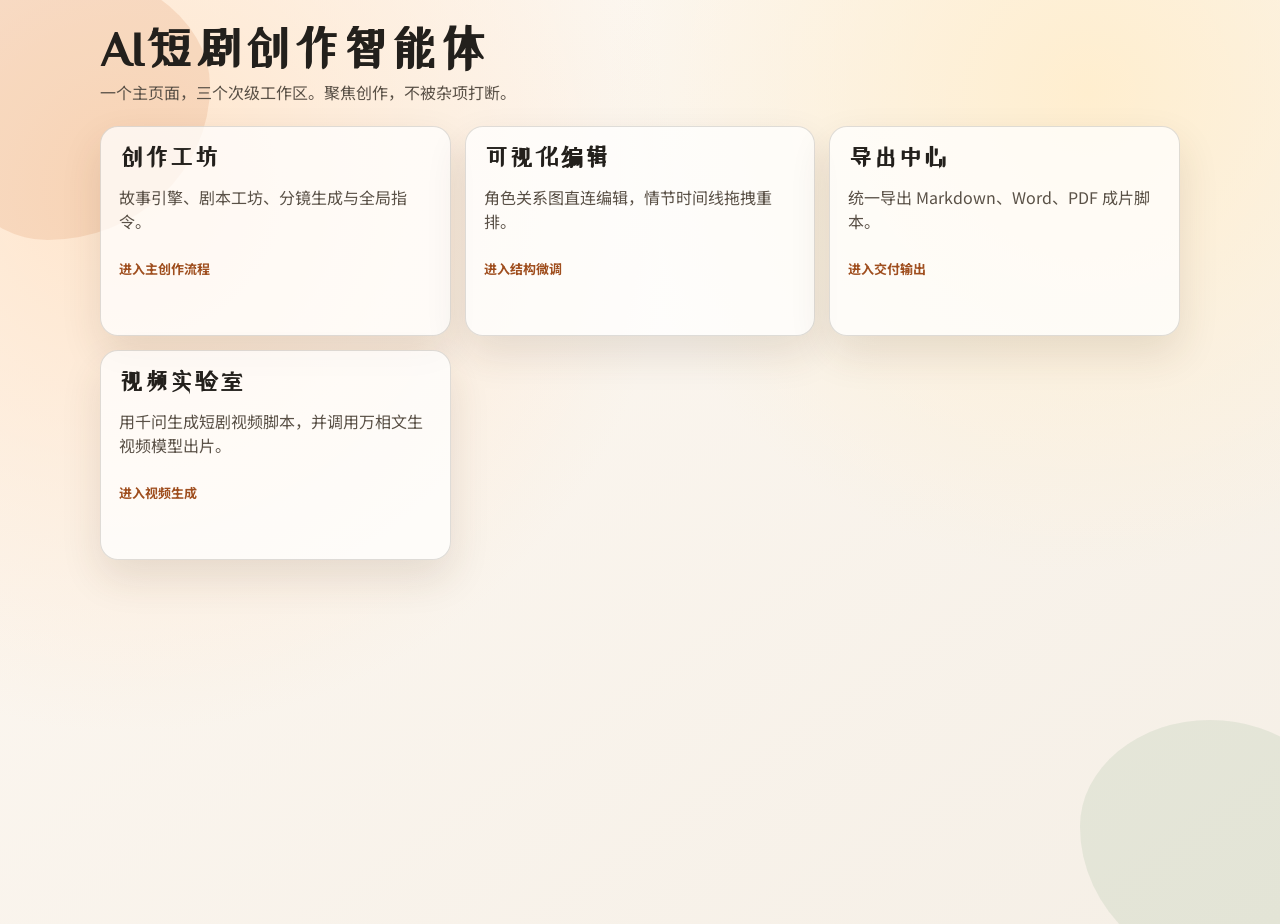
==== templates/index.html @ 82e63dba "feat: 完成多项UI和功能改进 ### 完成的功能列表：  1. **项目管理按钮增强** ✨    - 将圆形按钮尺寸从42px×42px增加到70px×70px    - 增大字体大小至32p" ====
<!doctype html>
<html lang="zh-CN">
  <head>
    <meta charset="UTF-8" />
    <meta name="viewport" content="width=device-width, initial-scale=1.0" />
    <title>AI短剧创作智能体</title>
    <link rel="preconnect" href="https://fonts.googleapis.com" />
    <link rel="preconnect" href="https://fonts.gstatic.com" crossorigin />
    <link
      href="https://fonts.googleapis.com/css2?family=Noto+Sans+SC:wght@400;500;700&family=ZCOOL+XiaoWei&display=swap"
      rel="stylesheet"
    />
    <link rel="stylesheet" href="/static/style.css" />
  </head>
  <body>
    <div class="bg-shape bg-shape-1"></div>
    <div class="bg-shape bg-shape-2"></div>

    <main class="container">
      <header class="hero landing">
        <h1>AI短剧创作智能体</h1>
        <p>一个主页面，三个次级工作区。聚焦创作，不被杂项打断。</p>
      </header>

      <section class="grid cards">
        <a class="card-link" href="/studio">
          <h2>创作工坊</h2>
          <p>故事引擎、剧本工坊、分镜生成与全局指令。</p>
          <span>进入主创作流程</span>
        </a>

        <a class="card-link" href="/visual">
          <h2>可视化编辑</h2>
          <p>角色关系图直连编辑，情节时间线拖拽重排。</p>
          <span>进入结构微调</span>
        </a>

        <a class="card-link" href="/export-center">
          <h2>导出中心</h2>
          <p>统一导出 Markdown、Word、PDF 成片脚本。</p>
          <span>进入交付输出</span>
        </a>

        <a class="card-link" href="/video-lab">
          <h2>视频实验室</h2>
          <p>用千问生成短剧视频脚本，并调用万相文生视频模型出片。</p>
          <span>进入视频生成</span>
        </a>
      </section>
    </main>
  </body>
</html>
---- static/style.css ----
:root {
  --bg-1: #fef9f3;
  --bg-2: #f5efe6;
  --ink: #23201c;
  --muted: #5a5147;
  --accent: #c96b2c;
  --card: rgba(255, 255, 255, 0.72);
  --line: rgba(60, 50, 40, 0.16);
  --shadow: 0 18px 40px rgba(78, 52, 28, 0.12);
}

* {
  box-sizing: border-box;
}

body {
  margin: 0;
  font-family: "Noto Sans SC", "Microsoft YaHei", sans-serif;
  color: var(--ink);
  background: radial-gradient(circle at 10% 20%, #ffe5cc 0%, transparent 40%),
    radial-gradient(circle at 85% 10%, #ffeecf 0%, transparent 35%),
    linear-gradient(145deg, var(--bg-1), var(--bg-2));
  min-height: 100vh;
  overflow-x: hidden;
}

h1,
h2,
h3 {
  font-family: "ZCOOL XiaoWei", serif;
  margin-top: 0;
}

h3 {
  font-size: 20px;
  margin-bottom: 10px;
}

.container {
  width: min(1080px, 92vw);
  margin: 24px auto 48px;
  position: relative;
  z-index: 1;
}

.project-drawer-toggle {
  position: fixed;
  left: 14px;
  top: 18px;
  width: 70px;
  height: 70px;
  border-radius: 50%;
  z-index: 20;
  box-shadow: 0 10px 24px rgba(0, 0, 0, 0.18);
  cursor: grab;
  font-size: 32px;
  display: flex;
  align-items: center;
  justify-content: center;
  transition: box-shadow 0.3s ease, transform 0.3s ease;
}

.project-drawer-toggle:hover {
  box-shadow: 0 14px 32px rgba(0, 0, 0, 0.24);
  transform: scale(1.05);
}

.project-drawer-toggle.dragging {
  cursor: grabbing;
  box-shadow: 0 20px 40px rgba(0, 0, 0, 0.3);
}

.project-drawer {
  position: fixed;
  left: 0;
  top: 0;
  width: min(360px, 86vw);
  height: 100vh;
  background: rgba(255, 250, 244, 0.97);
  border-right: 1px solid var(--line);
  box-shadow: 16px 0 36px rgba(45, 31, 20, 0.18);
  z-index: 19;
  padding: 14px;
  display: grid;
  grid-template-rows: auto auto auto auto 1fr;
  gap: 10px;
  transform: translateX(-103%);
  opacity: 0;
  transition: transform 0.28s ease, opacity 0.28s ease;
}

.project-drawer.open {
  transform: translateX(0);
  opacity: 1;
}

.project-drawer-head {
  display: flex;
  align-items: center;
  justify-content: space-between;
}

.project-drawer-head h3 {
  margin-bottom: 0;
}

.project-drawer-close {
  background: #80563c;
}

.project-drawer-tools {
  display: grid;
  grid-template-columns: 1fr 1fr;
  gap: 8px;
}

button.danger {
  background: linear-gradient(135deg, #912429, #b03831);
}

.project-current-meta {
  border: 1px solid var(--line);
  border-radius: 12px;
  background: rgba(255, 255, 255, 0.7);
  padding: 10px;
  font-size: 13px;
  line-height: 1.5;
}

.project-save-status {
  min-height: 20px;
}

.project-list {
  overflow: auto;
  display: grid;
  gap: 10px;
  padding-right: 2px;
}

.project-card {
  border: 1px solid var(--line);
  border-radius: 12px;
  background: rgba(255, 255, 255, 0.82);
  padding: 8px;
  cursor: pointer;
  display: grid;
  grid-template-columns: 88px 1fr;
  gap: 9px;
  transition: border-color 0.18s ease, transform 0.18s ease;
}

.project-card:hover {
  border-color: rgba(184, 87, 30, 0.48);
  transform: translateY(-1px);
}

.project-card.active {
  border-color: rgba(184, 87, 30, 0.8);
  box-shadow: inset 0 0 0 1px rgba(184, 87, 30, 0.3);
}

.project-cover {
  width: 88px;
  height: 62px;
  border-radius: 8px;
  object-fit: cover;
  border: 1px solid var(--line);
  background: linear-gradient(130deg, #f7e3cf, #eddac5);
}

.project-cover.placeholder {
  display: flex;
  align-items: center;
  justify-content: center;
  font-size: 11px;
  color: #6a5848;
}

.project-card-title {
  font-weight: 700;
  font-size: 14px;
}

.project-card-meta {
  font-size: 12px;
  color: var(--muted);
  margin-top: 2px;
}

.top-nav {
  display: flex;
  justify-content: space-between;
  align-items: center;
  margin-bottom: 16px;
  padding: 12px 14px;
  border: 1px solid var(--line);
  border-radius: 14px;
  background: rgba(255, 255, 255, 0.66);
}

.brand {
  color: #2e241d;
  text-decoration: none;
  font-weight: 700;
}

.nav-links {
  display: flex;
  gap: 10px;
  flex-wrap: wrap;
}

.nav-links a {
  text-decoration: none;
  color: #4d3d31;
  padding: 7px 11px;
  border-radius: 999px;
  border: 1px solid transparent;
}

.nav-links a.active,
.nav-links a:hover {
  border-color: var(--line);
  background: rgba(255, 255, 255, 0.88);
}

.hero {
  margin-bottom: 20px;
  animation: rise 0.6s ease;
}

.hero h1 {
  font-size: clamp(32px, 4vw, 48px);
  margin-bottom: 8px;
}

.hero.compact h1 {
  font-size: clamp(28px, 3.1vw, 36px);
}

.hero.landing {
  margin: 24px 0 22px;
}

.hero p {
  color: var(--muted);
  margin: 0;
}

.panel {
  border: 1px solid var(--line);
  background: var(--card);
  backdrop-filter: blur(8px);
  border-radius: 18px;
  padding: 18px;
  margin-bottom: 16px;
  box-shadow: var(--shadow);
  animation: rise 0.7s ease;
}

.panel.soft {
  background: rgba(255, 255, 255, 0.55);
  box-shadow: none;
}

.grid {
  display: grid;
  gap: 12px;
}

.grid.two {
  grid-template-columns: 1fr 1fr;
}

.grid.three {
  grid-template-columns: repeat(3, 1fr);
}

.cards {
  grid-template-columns: repeat(3, 1fr);
  gap: 14px;
}

.card-link {
  display: block;
  text-decoration: none;
  color: inherit;
  border: 1px solid var(--line);
  border-radius: 18px;
  background: rgba(255, 255, 255, 0.74);
  box-shadow: var(--shadow);
  padding: 18px;
  min-height: 210px;
  transition: transform 0.18s ease, border-color 0.18s ease;
}

.card-link:hover {
  transform: translateY(-3px);
  border-color: rgba(184, 87, 30, 0.4);
}

.card-link h2 {
  margin-bottom: 8px;
}

.card-link p {
  color: var(--muted);
  min-height: 54px;
}

.card-link span {
  font-size: 13px;
  font-weight: 700;
  color: #9f4e1e;
}

input,
textarea,
button,
pre {
  border-radius: 12px;
}

input,
textarea {
  width: 100%;
  border: 1px solid var(--line);
  padding: 11px 12px;
  font-size: 14px;
  color: var(--ink);
  background: rgba(255, 255, 255, 0.85);
}

textarea {
  min-height: 110px;
  resize: vertical;
}

button {
  border: none;
  padding: 11px 14px;
  font-size: 14px;
  color: #fff;
  background: linear-gradient(135deg, #b8571e, var(--accent));
  cursor: pointer;
  transition: transform 0.15s ease, filter 0.15s ease;
}

button:hover {
  transform: translateY(-1px);
  filter: brightness(1.04);
}

.mini-form {
  display: grid;
  gap: 10px;
  align-content: start;
}

.output {
  margin-top: 12px;
  border: 1px dashed var(--line);
  padding: 12px;
  min-height: 84px;
  max-height: 300px;
  overflow: auto;
  white-space: pre-wrap;
  word-break: break-word;
  background: rgba(255, 255, 255, 0.7);
}

.viz-wrap {
  margin-top: 14px;
  padding-top: 10px;
  border-top: 1px solid var(--line);
}

.viz-wrap.no-top-line {
  border-top: none;
  margin-top: 0;
  padding-top: 0;
}

.viz-box {
  height: 300px;
  border: 1px solid var(--line);
  border-radius: 12px;
  background: rgba(255, 255, 255, 0.85);
}

.relation-editor,
.relation-actions {
  margin-top: 10px;
}

select {
  width: 100%;
  border: 1px solid var(--line);
  padding: 11px 12px;
  font-size: 14px;
  color: var(--ink);
  border-radius: 12px;
  background: rgba(255, 255, 255, 0.85);
}

input[readonly] {
  background: rgba(244, 236, 224, 0.9);
  color: #5f4b3c;
}

.timeline-list {
  list-style: none;
  margin: 0;
  padding: 0;
  display: grid;
  gap: 10px;
}

.timeline-card {
  border: 1px solid var(--line);
  border-radius: 12px;
  background: rgba(255, 255, 255, 0.88);
  padding: 10px 12px;
  cursor: grab;
}

.timeline-card:active {
  cursor: grabbing;
}

.timeline-card .meta {
  font-size: 12px;
  color: var(--muted);
  margin-bottom: 4px;
}

.timeline-card .title {
  font-weight: 600;
}

.timeline-card .summary {
  margin-top: 5px;
  color: #40362f;
  font-size: 13px;
}

/* 项目卡片编辑按钮 */
.project-card {
  position: relative;
}

.project-card-edit {
  position: absolute;
  top: 8px;
  right: 8px;
  width: 28px;
  height: 28px;
  border-radius: 50%;
  background: rgba(201, 107, 44, 0.9);
  color: white;
  border: none;
  cursor: pointer;
  font-size: 14px;
  display: flex;
  align-items: center;
  justify-content: center;
  transition: background 0.2s ease, transform 0.2s ease;
  z-index: 10;
  font-weight: bold;
}

.project-card-edit:hover {
  background: rgba(201, 107, 44, 1);
  transform: scale(1.1);
}

.project-card-edit:active {
  transform: scale(0.95);
}

/* 项目编辑对话框 */
.edit-project-modal {
  position: fixed;
  top: 0;
  left: 0;
  right: 0;
  bottom: 0;
  display: none;
  align-items: center;
  justify-content: center;
  z-index: 100;
}

.edit-project-modal[aria-hidden="false"] {
  display: flex;
}

.edit-project-modal-backdrop {
  position: absolute;
  top: 0;
  left: 0;
  right: 0;
  bottom: 0;
  background: rgba(0, 0, 0, 0.5);
  cursor: pointer;
}

.edit-project-modal-content {
  position: relative;
  background: var(--card);
  border-radius: 16px;
  box-shadow: 0 20px 60px rgba(0, 0, 0, 0.3);
  width: min(480px, 90vw);
  max-height: 90vh;
  overflow-y: auto;
  display: flex;
  flex-direction: column;
  z-index: 101;
}

.edit-project-modal-header {
  display: flex;
  align-items: center;
  justify-content: space-between;
  padding: 20px;
  border-bottom: 1px solid var(--line);
}

.edit-project-modal-header h2 {
  margin: 0;
  font-size: 18px;
}

.edit-project-close {
  background: none;
  border: none;
  font-size: 28px;
  cursor: pointer;
  color: var(--muted);
  padding: 0;
  width: 32px;
  height: 32px;
  display: flex;
  align-items: center;
  justify-content: center;
  transition: color 0.2s ease;
}

.edit-project-close:hover {
  color: var(--ink);
}

.edit-project-modal-body {
  flex: 1;
  padding: 20px;
  overflow-y: auto;
}

.form-group {
  margin-bottom: 16px;
  display: flex;
  flex-direction: column;
}

.form-group label {
  font-weight: 600;
  font-size: 14px;
  margin-bottom: 6px;
  color: var(--ink);
}

.form-group input,
.form-group textarea {
  padding: 10px 12px;
  border: 1px solid var(--line);
  border-radius: 8px;
  font-family: inherit;
  font-size: 14px;
  color: var(--ink);
  background: rgba(255, 255, 255, 0.5);
  transition: border-color 0.2s ease, background 0.2s ease;
}

.form-group input:focus,
.form-group textarea:focus {
  outline: none;
  border-color: var(--accent);
  background: rgba(255, 255, 255, 0.9);
}

.form-group textarea {
  min-height: 100px;
  resize: vertical;
}

.edit-project-modal-footer {
  display: flex;
  gap: 10px;
  justify-content: flex-end;
  padding: 16px 20px;
  border-top: 1px solid var(--line);
}

.edit-project-modal-footer button {
  padding: 8px 20px;
  border-radius: 8px;
  border: none;
  font-size: 14px;
  font-weight: 600;
  cursor: pointer;
  transition: background 0.2s ease;
}

.edit-project-modal-footer .secondary {
  background: rgba(90, 81, 71, 0.1);
  color: var(--muted);
}

.edit-project-modal-footer .secondary:hover {
  background: rgba(90, 81, 71, 0.2);
}

.edit-project-modal-footer #edit-project-save {
  background: var(--accent);
  color: white;
}

.edit-project-modal-footer #edit-project-save:hover {
  background: linear-gradient(135deg, var(--accent), #b85b20);
}

.hint {
  color: var(--muted);
  margin-top: 0;
  margin-bottom: 10px;
  font-size: 13px;
}

.timeline-dragging {
  opacity: 0.65;
  transform: scale(0.98);
}

.bg-shape {
  position: fixed;
  pointer-events: none;
  z-index: 0;
}

.bg-shape-1 {
  width: 280px;
  height: 280px;
  border-radius: 36% 64% 58% 42% / 47% 45% 55% 53%;
  top: -40px;
  left: -70px;
  background: rgba(201, 107, 44, 0.14);
}

.bg-shape-2 {
  width: 260px;
  height: 260px;
  border-radius: 50% 50% 34% 66% / 41% 40% 60% 59%;
  bottom: -80px;
  right: -60px;
  background: rgba(120, 160, 124, 0.14);
}

@keyframes rise {
  from {
    opacity: 0;
    transform: translateY(8px);
  }
  to {
    opacity: 1;
    transform: translateY(0);
  }
}

@media (max-width: 860px) {
  .project-drawer-toggle {
    top: auto;
    bottom: 14px;
    left: 14px;
  }

  .project-drawer {
    width: min(390px, 92vw);
  }

  .grid.two {
    grid-template-columns: 1fr;
  }

  .grid.three,
  .cards {
    grid-template-columns: 1fr;
  }

  .top-nav {
    align-items: flex-start;
    flex-direction: column;
    gap: 10px;
  }

  .container {
    margin-top: 16px;
  }
}
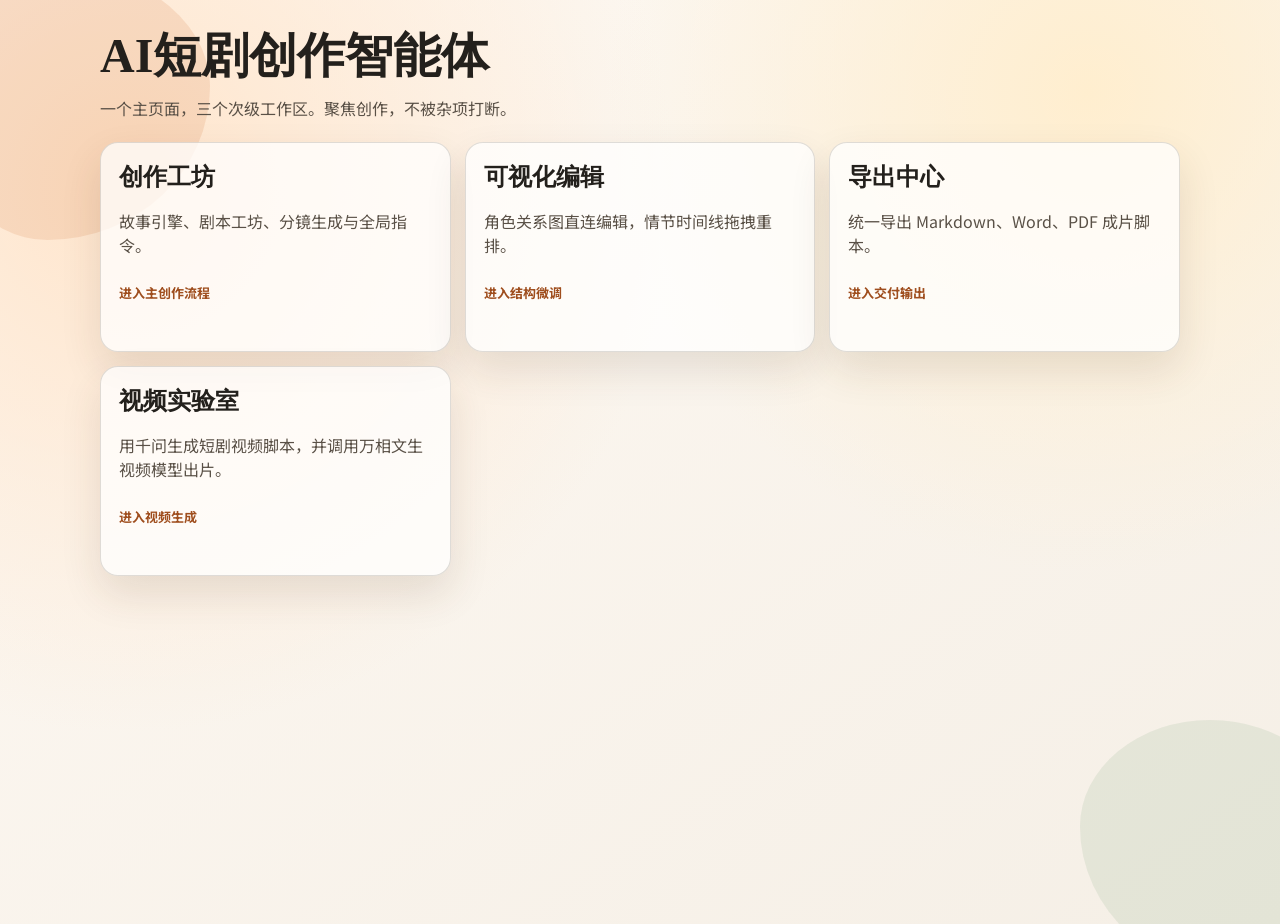
==== commit 8ebffb3b: "fix: improve frontend error handling and long-task labels" ====
--- a/templates/index.html
+++ b/templates/index.html
@@ -1,52 +1,52 @@
-<!doctype html>
-<html lang="zh-CN">
-  <head>
-    <meta charset="UTF-8" />
-    <meta name="viewport" content="width=device-width, initial-scale=1.0" />
-    <title>AI短剧创作智能体</title>
-    <link rel="preconnect" href="https://fonts.googleapis.com" />
-    <link rel="preconnect" href="https://fonts.gstatic.com" crossorigin />
-    <link
-      href="https://fonts.googleapis.com/css2?family=Noto+Sans+SC:wght@400;500;700&family=ZCOOL+XiaoWei&display=swap"
-      rel="stylesheet"
-    />
-    <link rel="stylesheet" href="/static/style.css" />
-  </head>
-  <body>
-    <div class="bg-shape bg-shape-1"></div>
-    <div class="bg-shape bg-shape-2"></div>
-
-    <main class="container">
-      <header class="hero landing">
-        <h1>AI短剧创作智能体</h1>
-        <p>一个主页面，三个次级工作区。聚焦创作，不被杂项打断。</p>
-      </header>
-
-      <section class="grid cards">
-        <a class="card-link" href="/studio">
-          <h2>创作工坊</h2>
-          <p>故事引擎、剧本工坊、分镜生成与全局指令。</p>
-          <span>进入主创作流程</span>
-        </a>
-
-        <a class="card-link" href="/visual">
-          <h2>可视化编辑</h2>
-          <p>角色关系图直连编辑，情节时间线拖拽重排。</p>
-          <span>进入结构微调</span>
-        </a>
-
-        <a class="card-link" href="/export-center">
-          <h2>导出中心</h2>
-          <p>统一导出 Markdown、Word、PDF 成片脚本。</p>
-          <span>进入交付输出</span>
-        </a>
-
-        <a class="card-link" href="/video-lab">
-          <h2>视频实验室</h2>
-          <p>用千问生成短剧视频脚本，并调用万相文生视频模型出片。</p>
-          <span>进入视频生成</span>
-        </a>
-      </section>
-    </main>
-  </body>
-</html>
+<!doctype html>
+<html lang="zh-CN">
+  <head>
+    <meta charset="UTF-8" />
+    <meta name="viewport" content="width=device-width, initial-scale=1.0" />
+    <title>AI短剧创作智能体</title>
+    <link rel="preconnect" href="https://fonts.googleapis.com" />
+    <link rel="preconnect" href="https://fonts.gstatic.com" crossorigin />
+    <link
+      href="https://fonts.googleapis.com/css2?family=Noto+Sans+SC:wght@400;500;700&family=ZCOOL+XiaoWei&display=swap"
+      rel="stylesheet"
+    />
+    <link rel="stylesheet" href="/static/style.css?v=20260327_1" />
+  </head>
+  <body>
+    <div class="bg-shape bg-shape-1"></div>
+    <div class="bg-shape bg-shape-2"></div>
+
+    <main class="container">
+      <header class="hero landing">
+        <h1>AI短剧创作智能体</h1>
+        <p>一个主页面，三个次级工作区。聚焦创作，不被杂项打断。</p>
+      </header>
+
+      <section class="grid cards">
+        <a class="card-link" href="/studio">
+          <h2>创作工坊</h2>
+          <p>故事引擎、剧本工坊、分镜生成与全局指令。</p>
+          <span>进入主创作流程</span>
+        </a>
+
+        <a class="card-link" href="/visual">
+          <h2>可视化编辑</h2>
+          <p>角色关系图直连编辑，情节时间线拖拽重排。</p>
+          <span>进入结构微调</span>
+        </a>
+
+        <a class="card-link" href="/export-center">
+          <h2>导出中心</h2>
+          <p>统一导出 Markdown、Word、PDF 成片脚本。</p>
+          <span>进入交付输出</span>
+        </a>
+
+        <a class="card-link" href="/video-lab">
+          <h2>视频实验室</h2>
+          <p>用千问生成短剧视频脚本，并调用万相文生视频模型出片。</p>
+          <span>进入视频生成</span>
+        </a>
+      </section>
+    </main>
+  </body>
+</html>
--- a/static/style.css
+++ b/static/style.css
@@ -1,709 +1,559 @@
-:root {
-  --bg-1: #fef9f3;
-  --bg-2: #f5efe6;
-  --ink: #23201c;
-  --muted: #5a5147;
-  --accent: #c96b2c;
-  --card: rgba(255, 255, 255, 0.72);
-  --line: rgba(60, 50, 40, 0.16);
-  --shadow: 0 18px 40px rgba(78, 52, 28, 0.12);
-}
-
-* {
-  box-sizing: border-box;
-}
-
-body {
-  margin: 0;
-  font-family: "Noto Sans SC", "Microsoft YaHei", sans-serif;
-  color: var(--ink);
-  background: radial-gradient(circle at 10% 20%, #ffe5cc 0%, transparent 40%),
-    radial-gradient(circle at 85% 10%, #ffeecf 0%, transparent 35%),
-    linear-gradient(145deg, var(--bg-1), var(--bg-2));
-  min-height: 100vh;
-  overflow-x: hidden;
-}
-
-h1,
-h2,
-h3 {
-  font-family: "ZCOOL XiaoWei", serif;
-  margin-top: 0;
-}
-
-h3 {
-  font-size: 20px;
-  margin-bottom: 10px;
-}
-
-.container {
-  width: min(1080px, 92vw);
-  margin: 24px auto 48px;
-  position: relative;
-  z-index: 1;
-}
-
-.project-drawer-toggle {
-  position: fixed;
-  left: 14px;
-  top: 18px;
-  width: 70px;
-  height: 70px;
-  border-radius: 50%;
-  z-index: 20;
-  box-shadow: 0 10px 24px rgba(0, 0, 0, 0.18);
-  cursor: grab;
-  font-size: 32px;
-  display: flex;
-  align-items: center;
-  justify-content: center;
-  transition: box-shadow 0.3s ease, transform 0.3s ease;
-}
-
-.project-drawer-toggle:hover {
-  box-shadow: 0 14px 32px rgba(0, 0, 0, 0.24);
-  transform: scale(1.05);
-}
-
-.project-drawer-toggle.dragging {
-  cursor: grabbing;
-  box-shadow: 0 20px 40px rgba(0, 0, 0, 0.3);
-}
-
-.project-drawer {
-  position: fixed;
-  left: 0;
-  top: 0;
-  width: min(360px, 86vw);
-  height: 100vh;
-  background: rgba(255, 250, 244, 0.97);
-  border-right: 1px solid var(--line);
-  box-shadow: 16px 0 36px rgba(45, 31, 20, 0.18);
-  z-index: 19;
-  padding: 14px;
-  display: grid;
-  grid-template-rows: auto auto auto auto 1fr;
-  gap: 10px;
-  transform: translateX(-103%);
-  opacity: 0;
-  transition: transform 0.28s ease, opacity 0.28s ease;
-}
-
-.project-drawer.open {
-  transform: translateX(0);
-  opacity: 1;
-}
-
-.project-drawer-head {
-  display: flex;
-  align-items: center;
-  justify-content: space-between;
-}
-
-.project-drawer-head h3 {
-  margin-bottom: 0;
-}
-
-.project-drawer-close {
-  background: #80563c;
-}
-
-.project-drawer-tools {
-  display: grid;
-  grid-template-columns: 1fr 1fr;
-  gap: 8px;
-}
-
-button.danger {
-  background: linear-gradient(135deg, #912429, #b03831);
-}
-
-.project-current-meta {
-  border: 1px solid var(--line);
-  border-radius: 12px;
-  background: rgba(255, 255, 255, 0.7);
-  padding: 10px;
-  font-size: 13px;
-  line-height: 1.5;
-}
-
-.project-save-status {
-  min-height: 20px;
-}
-
-.project-list {
-  overflow: auto;
-  display: grid;
-  gap: 10px;
-  padding-right: 2px;
-}
-
-.project-card {
-  border: 1px solid var(--line);
-  border-radius: 12px;
-  background: rgba(255, 255, 255, 0.82);
-  padding: 8px;
-  cursor: pointer;
-  display: grid;
-  grid-template-columns: 88px 1fr;
-  gap: 9px;
-  transition: border-color 0.18s ease, transform 0.18s ease;
-}
-
-.project-card:hover {
-  border-color: rgba(184, 87, 30, 0.48);
-  transform: translateY(-1px);
-}
-
-.project-card.active {
-  border-color: rgba(184, 87, 30, 0.8);
-  box-shadow: inset 0 0 0 1px rgba(184, 87, 30, 0.3);
-}
-
-.project-cover {
-  width: 88px;
-  height: 62px;
-  border-radius: 8px;
-  object-fit: cover;
-  border: 1px solid var(--line);
-  background: linear-gradient(130deg, #f7e3cf, #eddac5);
-}
-
-.project-cover.placeholder {
-  display: flex;
-  align-items: center;
-  justify-content: center;
-  font-size: 11px;
-  color: #6a5848;
-}
-
-.project-card-title {
-  font-weight: 700;
-  font-size: 14px;
-}
-
-.project-card-meta {
-  font-size: 12px;
-  color: var(--muted);
-  margin-top: 2px;
-}
-
-.top-nav {
-  display: flex;
-  justify-content: space-between;
-  align-items: center;
-  margin-bottom: 16px;
-  padding: 12px 14px;
-  border: 1px solid var(--line);
-  border-radius: 14px;
-  background: rgba(255, 255, 255, 0.66);
-}
-
-.brand {
-  color: #2e241d;
-  text-decoration: none;
-  font-weight: 700;
-}
-
-.nav-links {
-  display: flex;
-  gap: 10px;
-  flex-wrap: wrap;
-}
-
-.nav-links a {
-  text-decoration: none;
-  color: #4d3d31;
-  padding: 7px 11px;
-  border-radius: 999px;
-  border: 1px solid transparent;
-}
-
-.nav-links a.active,
-.nav-links a:hover {
-  border-color: var(--line);
-  background: rgba(255, 255, 255, 0.88);
-}
-
-.hero {
-  margin-bottom: 20px;
-  animation: rise 0.6s ease;
-}
-
-.hero h1 {
-  font-size: clamp(32px, 4vw, 48px);
-  margin-bottom: 8px;
-}
-
-.hero.compact h1 {
-  font-size: clamp(28px, 3.1vw, 36px);
-}
-
-.hero.landing {
-  margin: 24px 0 22px;
-}
-
-.hero p {
-  color: var(--muted);
-  margin: 0;
-}
-
-.panel {
-  border: 1px solid var(--line);
-  background: var(--card);
-  backdrop-filter: blur(8px);
-  border-radius: 18px;
-  padding: 18px;
-  margin-bottom: 16px;
-  box-shadow: var(--shadow);
-  animation: rise 0.7s ease;
-}
-
-.panel.soft {
-  background: rgba(255, 255, 255, 0.55);
-  box-shadow: none;
-}
-
-.grid {
-  display: grid;
-  gap: 12px;
-}
-
-.grid.two {
-  grid-template-columns: 1fr 1fr;
-}
-
-.grid.three {
-  grid-template-columns: repeat(3, 1fr);
-}
-
-.cards {
-  grid-template-columns: repeat(3, 1fr);
-  gap: 14px;
-}
-
-.card-link {
-  display: block;
-  text-decoration: none;
-  color: inherit;
-  border: 1px solid var(--line);
-  border-radius: 18px;
-  background: rgba(255, 255, 255, 0.74);
-  box-shadow: var(--shadow);
-  padding: 18px;
-  min-height: 210px;
-  transition: transform 0.18s ease, border-color 0.18s ease;
-}
-
-.card-link:hover {
-  transform: translateY(-3px);
-  border-color: rgba(184, 87, 30, 0.4);
-}
-
-.card-link h2 {
-  margin-bottom: 8px;
-}
-
-.card-link p {
-  color: var(--muted);
-  min-height: 54px;
-}
-
-.card-link span {
-  font-size: 13px;
-  font-weight: 700;
-  color: #9f4e1e;
-}
-
-input,
-textarea,
-button,
-pre {
-  border-radius: 12px;
-}
-
-input,
-textarea {
-  width: 100%;
-  border: 1px solid var(--line);
-  padding: 11px 12px;
-  font-size: 14px;
-  color: var(--ink);
-  background: rgba(255, 255, 255, 0.85);
-}
-
-textarea {
-  min-height: 110px;
-  resize: vertical;
-}
-
-button {
-  border: none;
-  padding: 11px 14px;
-  font-size: 14px;
-  color: #fff;
-  background: linear-gradient(135deg, #b8571e, var(--accent));
-  cursor: pointer;
-  transition: transform 0.15s ease, filter 0.15s ease;
-}
-
-button:hover {
-  transform: translateY(-1px);
-  filter: brightness(1.04);
-}
-
-.mini-form {
-  display: grid;
-  gap: 10px;
-  align-content: start;
-}
-
-.output {
-  margin-top: 12px;
-  border: 1px dashed var(--line);
-  padding: 12px;
-  min-height: 84px;
-  max-height: 300px;
-  overflow: auto;
-  white-space: pre-wrap;
-  word-break: break-word;
-  background: rgba(255, 255, 255, 0.7);
-}
-
-.viz-wrap {
-  margin-top: 14px;
-  padding-top: 10px;
-  border-top: 1px solid var(--line);
-}
-
-.viz-wrap.no-top-line {
-  border-top: none;
-  margin-top: 0;
-  padding-top: 0;
-}
-
-.viz-box {
-  height: 300px;
-  border: 1px solid var(--line);
-  border-radius: 12px;
-  background: rgba(255, 255, 255, 0.85);
-}
-
-.relation-editor,
-.relation-actions {
-  margin-top: 10px;
-}
-
-select {
-  width: 100%;
-  border: 1px solid var(--line);
-  padding: 11px 12px;
-  font-size: 14px;
-  color: var(--ink);
-  border-radius: 12px;
-  background: rgba(255, 255, 255, 0.85);
-}
-
-input[readonly] {
-  background: rgba(244, 236, 224, 0.9);
-  color: #5f4b3c;
-}
-
-.timeline-list {
-  list-style: none;
-  margin: 0;
-  padding: 0;
-  display: grid;
-  gap: 10px;
-}
-
-.timeline-card {
-  border: 1px solid var(--line);
-  border-radius: 12px;
-  background: rgba(255, 255, 255, 0.88);
-  padding: 10px 12px;
-  cursor: grab;
-}
-
-.timeline-card:active {
-  cursor: grabbing;
-}
-
-.timeline-card .meta {
-  font-size: 12px;
-  color: var(--muted);
-  margin-bottom: 4px;
-}
-
-.timeline-card .title {
-  font-weight: 600;
-}
-
-.timeline-card .summary {
-  margin-top: 5px;
-  color: #40362f;
-  font-size: 13px;
-}
-
-/* 项目卡片编辑按钮 */
-.project-card {
-  position: relative;
-}
-
-.project-card-edit {
-  position: absolute;
-  top: 8px;
-  right: 8px;
-  width: 28px;
-  height: 28px;
-  border-radius: 50%;
-  background: rgba(201, 107, 44, 0.9);
-  color: white;
-  border: none;
-  cursor: pointer;
-  font-size: 14px;
-  display: flex;
-  align-items: center;
-  justify-content: center;
-  transition: background 0.2s ease, transform 0.2s ease;
-  z-index: 10;
-  font-weight: bold;
-}
-
-.project-card-edit:hover {
-  background: rgba(201, 107, 44, 1);
-  transform: scale(1.1);
-}
-
-.project-card-edit:active {
-  transform: scale(0.95);
-}
-
-/* 项目编辑对话框 */
-.edit-project-modal {
-  position: fixed;
-  top: 0;
-  left: 0;
-  right: 0;
-  bottom: 0;
-  display: none;
-  align-items: center;
-  justify-content: center;
-  z-index: 100;
-}
-
-.edit-project-modal[aria-hidden="false"] {
-  display: flex;
-}
-
-.edit-project-modal-backdrop {
-  position: absolute;
-  top: 0;
-  left: 0;
-  right: 0;
-  bottom: 0;
-  background: rgba(0, 0, 0, 0.5);
-  cursor: pointer;
-}
-
-.edit-project-modal-content {
-  position: relative;
-  background: var(--card);
-  border-radius: 16px;
-  box-shadow: 0 20px 60px rgba(0, 0, 0, 0.3);
-  width: min(480px, 90vw);
-  max-height: 90vh;
-  overflow-y: auto;
-  display: flex;
-  flex-direction: column;
-  z-index: 101;
-}
-
-.edit-project-modal-header {
-  display: flex;
-  align-items: center;
-  justify-content: space-between;
-  padding: 20px;
-  border-bottom: 1px solid var(--line);
-}
-
-.edit-project-modal-header h2 {
-  margin: 0;
-  font-size: 18px;
-}
-
-.edit-project-close {
-  background: none;
-  border: none;
-  font-size: 28px;
-  cursor: pointer;
-  color: var(--muted);
-  padding: 0;
-  width: 32px;
-  height: 32px;
-  display: flex;
-  align-items: center;
-  justify-content: center;
-  transition: color 0.2s ease;
-}
-
-.edit-project-close:hover {
-  color: var(--ink);
-}
-
-.edit-project-modal-body {
-  flex: 1;
-  padding: 20px;
-  overflow-y: auto;
-}
-
-.form-group {
-  margin-bottom: 16px;
-  display: flex;
-  flex-direction: column;
-}
-
-.form-group label {
-  font-weight: 600;
-  font-size: 14px;
-  margin-bottom: 6px;
-  color: var(--ink);
-}
-
-.form-group input,
-.form-group textarea {
-  padding: 10px 12px;
-  border: 1px solid var(--line);
-  border-radius: 8px;
-  font-family: inherit;
-  font-size: 14px;
-  color: var(--ink);
-  background: rgba(255, 255, 255, 0.5);
-  transition: border-color 0.2s ease, background 0.2s ease;
-}
-
-.form-group input:focus,
-.form-group textarea:focus {
-  outline: none;
-  border-color: var(--accent);
-  background: rgba(255, 255, 255, 0.9);
-}
-
-.form-group textarea {
-  min-height: 100px;
-  resize: vertical;
-}
-
-.edit-project-modal-footer {
-  display: flex;
-  gap: 10px;
-  justify-content: flex-end;
-  padding: 16px 20px;
-  border-top: 1px solid var(--line);
-}
-
-.edit-project-modal-footer button {
-  padding: 8px 20px;
-  border-radius: 8px;
-  border: none;
-  font-size: 14px;
-  font-weight: 600;
-  cursor: pointer;
-  transition: background 0.2s ease;
-}
-
-.edit-project-modal-footer .secondary {
-  background: rgba(90, 81, 71, 0.1);
-  color: var(--muted);
-}
-
-.edit-project-modal-footer .secondary:hover {
-  background: rgba(90, 81, 71, 0.2);
-}
-
-.edit-project-modal-footer #edit-project-save {
-  background: var(--accent);
-  color: white;
-}
-
-.edit-project-modal-footer #edit-project-save:hover {
-  background: linear-gradient(135deg, var(--accent), #b85b20);
-}
-
-.hint {
-  color: var(--muted);
-  margin-top: 0;
-  margin-bottom: 10px;
-  font-size: 13px;
-}
-
-.timeline-dragging {
-  opacity: 0.65;
-  transform: scale(0.98);
-}
-
-.bg-shape {
-  position: fixed;
-  pointer-events: none;
-  z-index: 0;
-}
-
-.bg-shape-1 {
-  width: 280px;
-  height: 280px;
-  border-radius: 36% 64% 58% 42% / 47% 45% 55% 53%;
-  top: -40px;
-  left: -70px;
-  background: rgba(201, 107, 44, 0.14);
-}
-
-.bg-shape-2 {
-  width: 260px;
-  height: 260px;
-  border-radius: 50% 50% 34% 66% / 41% 40% 60% 59%;
-  bottom: -80px;
-  right: -60px;
-  background: rgba(120, 160, 124, 0.14);
-}
-
-@keyframes rise {
-  from {
-    opacity: 0;
-    transform: translateY(8px);
-  }
-  to {
-    opacity: 1;
-    transform: translateY(0);
-  }
-}
-
-@media (max-width: 860px) {
-  .project-drawer-toggle {
-    top: auto;
-    bottom: 14px;
-    left: 14px;
-  }
-
-  .project-drawer {
-    width: min(390px, 92vw);
-  }
-
-  .grid.two {
-    grid-template-columns: 1fr;
-  }
-
-  .grid.three,
-  .cards {
-    grid-template-columns: 1fr;
-  }
-
-  .top-nav {
-    align-items: flex-start;
-    flex-direction: column;
-    gap: 10px;
-  }
-
-  .container {
-    margin-top: 16px;
-  }
-}
+:root {
+  --bg-1: #fef9f3;
+  --bg-2: #f5efe6;
+  --ink: #23201c;
+  --muted: #5a5147;
+  --accent: #c96b2c;
+  --card: rgba(255, 255, 255, 0.72);
+  --line: rgba(60, 50, 40, 0.16);
+  --shadow: 0 18px 40px rgba(78, 52, 28, 0.12);
+}
+
+* {
+  box-sizing: border-box;
+}
+
+body {
+  margin: 0;
+  font-family: "Noto Sans SC", "Microsoft YaHei", sans-serif;
+  color: var(--ink);
+  background: radial-gradient(circle at 10% 20%, #ffe5cc 0%, transparent 40%),
+    radial-gradient(circle at 85% 10%, #ffeecf 0%, transparent 35%),
+    linear-gradient(145deg, var(--bg-1), var(--bg-2));
+  min-height: 100vh;
+  overflow-x: hidden;
+}
+
+h1, h2, h3 {
+    font-family: "SimSun", "宋体", serif;
+    margin-top: 0;
+}
+
+h3 {
+  font-size: 20px;
+  margin-bottom: 10px;
+}
+
+.container {
+  width: min(1080px, 92vw);
+  margin: 24px auto 48px;
+  position: relative;
+  z-index: 1;
+}
+
+.project-drawer-toggle {
+  position: fixed;
+  left: 14px;
+  top: 18px;
+  width: 42px;
+  height: 42px;
+  border-radius: 50%;
+  z-index: 20;
+  box-shadow: 0 10px 24px rgba(0, 0, 0, 0.18);
+}
+
+.project-drawer {
+  position: fixed;
+  left: 0;
+  top: 0;
+  width: min(360px, 86vw);
+  height: 100vh;
+  background: rgba(255, 250, 244, 0.97);
+  border-right: 1px solid var(--line);
+  box-shadow: 16px 0 36px rgba(45, 31, 20, 0.18);
+  z-index: 19;
+  padding: 14px;
+  display: grid;
+  grid-template-rows: auto auto auto auto 1fr auto;
+  gap: 10px;
+  transform: translateX(-103%);
+  opacity: 0;
+  transition: transform 0.28s ease, opacity 0.28s ease;
+}
+
+.project-drawer.open {
+  transform: translateX(0);
+  opacity: 1;
+}
+
+.project-drawer-head {
+  display: flex;
+  align-items: center;
+  justify-content: space-between;
+}
+
+.project-drawer-head h3 {
+  margin-bottom: 0;
+}
+
+.project-drawer-close {
+  background: #80563c;
+}
+
+.project-drawer-tools {
+  display: grid;
+  grid-template-columns: 1fr 1fr;
+  gap: 8px;
+}
+
+button.danger {
+  background: linear-gradient(135deg, #912429, #b03831);
+}
+
+.project-current-meta {
+  border: 1px solid var(--line);
+  border-radius: 12px;
+  background: rgba(255, 255, 255, 0.7);
+  padding: 10px;
+  font-size: 13px;
+  line-height: 1.5;
+}
+
+.project-save-status {
+  min-height: 20px;
+}
+
+.project-list {
+  overflow: auto;
+  display: grid;
+  gap: 10px;
+  padding-right: 2px;
+}
+
+.project-snapshot-panel {
+  border-top: 1px solid var(--line);
+  padding-top: 10px;
+  display: grid;
+  gap: 8px;
+}
+
+.project-snapshot-head {
+  display: flex;
+  align-items: center;
+  justify-content: space-between;
+  gap: 8px;
+}
+
+.project-snapshot-head h4 {
+  margin: 0;
+  font-size: 15px;
+}
+
+.project-snapshot-list {
+  display: grid;
+  gap: 8px;
+  max-height: 220px;
+  overflow: auto;
+  padding-right: 2px;
+}
+
+.snapshot-card {
+  border: 1px solid var(--line);
+  border-radius: 10px;
+  background: rgba(255, 255, 255, 0.78);
+  padding: 8px 10px;
+  display: grid;
+  gap: 6px;
+}
+
+.snapshot-card h5 {
+  margin: 0;
+  font-size: 14px;
+}
+
+.snapshot-meta {
+  font-size: 12px;
+  color: var(--muted);
+  line-height: 1.4;
+}
+
+.snapshot-actions {
+  display: flex;
+  justify-content: flex-end;
+  gap: 8px;
+}
+
+.project-card {
+  border: 1px solid var(--line);
+  border-radius: 12px;
+  background: rgba(255, 255, 255, 0.82);
+  padding: 8px;
+  cursor: pointer;
+  display: grid;
+  grid-template-columns: 88px 1fr;
+  gap: 9px;
+  transition: border-color 0.18s ease, transform 0.18s ease;
+}
+
+.project-card:hover {
+  border-color: rgba(184, 87, 30, 0.48);
+  transform: translateY(-1px);
+}
+
+.project-card.active {
+  border-color: rgba(184, 87, 30, 0.8);
+  box-shadow: inset 0 0 0 1px rgba(184, 87, 30, 0.3);
+}
+
+.project-cover {
+  width: 88px;
+  height: 62px;
+  border-radius: 8px;
+  object-fit: cover;
+  border: 1px solid var(--line);
+  background: linear-gradient(130deg, #f7e3cf, #eddac5);
+}
+
+.project-cover.placeholder {
+  display: flex;
+  align-items: center;
+  justify-content: center;
+  font-size: 11px;
+  color: #6a5848;
+}
+
+.project-card-title {
+  font-weight: 700;
+  font-size: 14px;
+}
+
+.project-card-meta {
+  font-size: 12px;
+  color: var(--muted);
+  margin-top: 2px;
+}
+
+.top-nav {
+  display: flex;
+  justify-content: space-between;
+  align-items: center;
+  margin-bottom: 16px;
+  padding: 12px 14px;
+  border: 1px solid var(--line);
+  border-radius: 14px;
+  background: rgba(255, 255, 255, 0.66);
+}
+
+.brand {
+  color: #2e241d;
+  text-decoration: none;
+  font-weight: 700;
+}
+
+.nav-links {
+  display: flex;
+  gap: 10px;
+  flex-wrap: wrap;
+}
+
+.nav-links a {
+  text-decoration: none;
+  color: #4d3d31;
+  padding: 7px 11px;
+  border-radius: 999px;
+  border: 1px solid transparent;
+}
+
+.nav-links a.active,
+.nav-links a:hover {
+  border-color: var(--line);
+  background: rgba(255, 255, 255, 0.88);
+}
+
+.hero {
+  margin-bottom: 20px;
+  animation: rise 0.6s ease;
+}
+
+.hero h1 {
+  font-size: clamp(32px, 4vw, 48px);
+  margin-bottom: 8px;
+}
+
+.hero.compact h1 {
+  font-size: clamp(28px, 3.1vw, 36px);
+}
+
+.hero.landing {
+  margin: 24px 0 22px;
+}
+
+.hero p {
+  color: var(--muted);
+  margin: 0;
+}
+
+.panel {
+  border: 1px solid var(--line);
+  background: var(--card);
+  backdrop-filter: blur(8px);
+  border-radius: 18px;
+  padding: 18px;
+  margin-bottom: 16px;
+  box-shadow: var(--shadow);
+  animation: rise 0.7s ease;
+}
+
+.panel.soft {
+  background: rgba(255, 255, 255, 0.55);
+  box-shadow: none;
+}
+
+.grid {
+  display: grid;
+  gap: 12px;
+}
+
+.grid.two {
+  grid-template-columns: 1fr 1fr;
+}
+
+.grid.three {
+  grid-template-columns: repeat(3, 1fr);
+}
+
+.cards {
+  grid-template-columns: repeat(3, 1fr);
+  gap: 14px;
+}
+
+.card-link {
+  display: block;
+  text-decoration: none;
+  color: inherit;
+  border: 1px solid var(--line);
+  border-radius: 18px;
+  background: rgba(255, 255, 255, 0.74);
+  box-shadow: var(--shadow);
+  padding: 18px;
+  min-height: 210px;
+  transition: transform 0.18s ease, border-color 0.18s ease;
+}
+
+.card-link:hover {
+  transform: translateY(-3px);
+  border-color: rgba(184, 87, 30, 0.4);
+}
+
+.card-link h2 {
+  margin-bottom: 8px;
+}
+
+.card-link p {
+  color: var(--muted);
+  min-height: 54px;
+}
+
+.card-link span {
+  font-size: 13px;
+  font-weight: 700;
+  color: #9f4e1e;
+}
+
+input,
+textarea,
+button,
+pre {
+  border-radius: 12px;
+}
+
+input,
+textarea {
+  width: 100%;
+  border: 1px solid var(--line);
+  padding: 11px 12px;
+  font-size: 14px;
+  color: var(--ink);
+  background: rgba(255, 255, 255, 0.85);
+}
+
+textarea {
+  min-height: 110px;
+  resize: vertical;
+}
+
+button {
+  border: none;
+  padding: 11px 14px;
+  font-size: 14px;
+  color: #fff;
+  background: linear-gradient(135deg, #b8571e, var(--accent));
+  cursor: pointer;
+  transition: transform 0.15s ease, filter 0.15s ease;
+}
+
+button:hover {
+  transform: translateY(-1px);
+  filter: brightness(1.04);
+}
+
+.mini-form {
+  display: grid;
+  gap: 10px;
+  align-content: start;
+}
+
+.output {
+  margin-top: 12px;
+  border: 1px dashed var(--line);
+  padding: 12px;
+  min-height: 84px;
+  max-height: 300px;
+  overflow: auto;
+  white-space: pre-wrap;
+  word-break: break-word;
+  background: rgba(255, 255, 255, 0.7);
+}
+
+.viz-wrap {
+  margin-top: 14px;
+  padding-top: 10px;
+  border-top: 1px solid var(--line);
+}
+
+.viz-wrap.no-top-line {
+  border-top: none;
+  margin-top: 0;
+  padding-top: 0;
+}
+
+.viz-box {
+  height: 300px;
+  border: 1px solid var(--line);
+  border-radius: 12px;
+  background: rgba(255, 255, 255, 0.85);
+}
+
+.relation-editor,
+.relation-actions {
+  margin-top: 10px;
+}
+
+select {
+  width: 100%;
+  border: 1px solid var(--line);
+  padding: 11px 12px;
+  font-size: 14px;
+  color: var(--ink);
+  border-radius: 12px;
+  background: rgba(255, 255, 255, 0.85);
+}
+
+input[readonly] {
+  background: rgba(244, 236, 224, 0.9);
+  color: #5f4b3c;
+}
+
+.timeline-list {
+  list-style: none;
+  margin: 0;
+  padding: 0;
+  display: grid;
+  gap: 10px;
+}
+
+.timeline-card {
+  border: 1px solid var(--line);
+  border-radius: 12px;
+  background: rgba(255, 255, 255, 0.88);
+  padding: 10px 12px;
+  cursor: grab;
+}
+
+.timeline-card:active {
+  cursor: grabbing;
+}
+
+.timeline-card .meta {
+  font-size: 12px;
+  color: var(--muted);
+  margin-bottom: 4px;
+}
+
+.timeline-card .title {
+  font-weight: 600;
+}
+
+.timeline-card .summary {
+  margin-top: 5px;
+  color: #40362f;
+  font-size: 13px;
+}
+
+.hint {
+  color: var(--muted);
+  margin-top: 0;
+  margin-bottom: 10px;
+  font-size: 13px;
+}
+
+.timeline-dragging {
+  opacity: 0.65;
+  transform: scale(0.98);
+}
+
+.bg-shape {
+  position: fixed;
+  pointer-events: none;
+  z-index: 0;
+}
+
+.bg-shape-1 {
+  width: 280px;
+  height: 280px;
+  border-radius: 36% 64% 58% 42% / 47% 45% 55% 53%;
+  top: -40px;
+  left: -70px;
+  background: rgba(201, 107, 44, 0.14);
+}
+
+.bg-shape-2 {
+  width: 260px;
+  height: 260px;
+  border-radius: 50% 50% 34% 66% / 41% 40% 60% 59%;
+  bottom: -80px;
+  right: -60px;
+  background: rgba(120, 160, 124, 0.14);
+}
+
+@keyframes rise {
+  from {
+    opacity: 0;
+    transform: translateY(8px);
+  }
+  to {
+    opacity: 1;
+    transform: translateY(0);
+  }
+}
+
+@media (max-width: 860px) {
+  .project-drawer-toggle {
+    top: auto;
+    bottom: 14px;
+    left: 14px;
+  }
+
+  .project-drawer {
+    width: min(390px, 92vw);
+  }
+
+  .grid.two {
+    grid-template-columns: 1fr;
+  }
+
+  .grid.three,
+  .cards {
+    grid-template-columns: 1fr;
+  }
+
+  .top-nav {
+    align-items: flex-start;
+    flex-direction: column;
+    gap: 10px;
+  }
+
+  .container {
+    margin-top: 16px;
+  }
+}
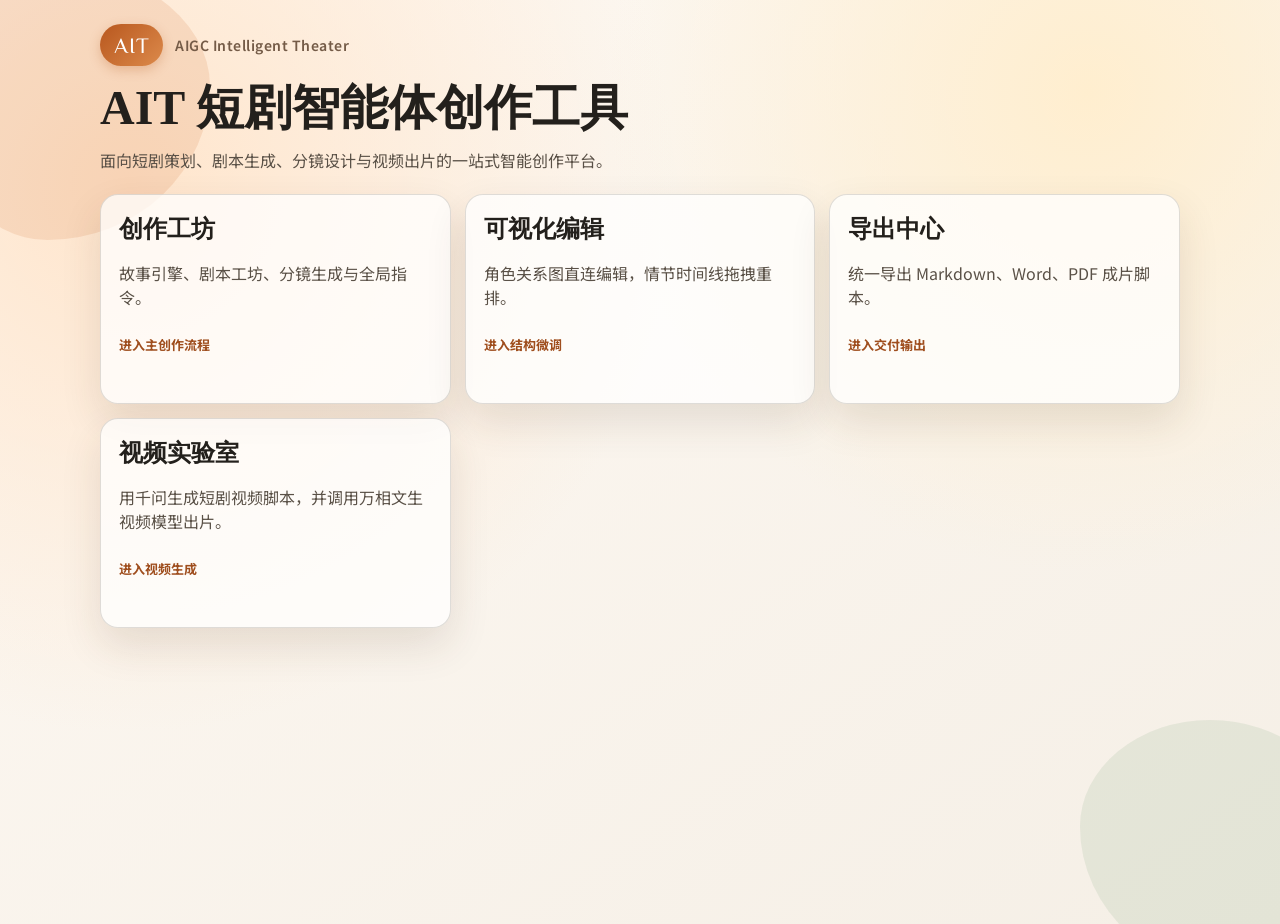
==== commit e89f0486: "feat: add AIT branding logo and clarify landing positioning" ====
--- a/templates/index.html
+++ b/templates/index.html
@@ -1,52 +1,56 @@
-<!doctype html>
-<html lang="zh-CN">
-  <head>
-    <meta charset="UTF-8" />
-    <meta name="viewport" content="width=device-width, initial-scale=1.0" />
-    <title>AI短剧创作智能体</title>
-    <link rel="preconnect" href="https://fonts.googleapis.com" />
-    <link rel="preconnect" href="https://fonts.gstatic.com" crossorigin />
-    <link
-      href="https://fonts.googleapis.com/css2?family=Noto+Sans+SC:wght@400;500;700&family=ZCOOL+XiaoWei&display=swap"
-      rel="stylesheet"
-    />
-    <link rel="stylesheet" href="/static/style.css?v=20260327_1" />
-  </head>
-  <body>
-    <div class="bg-shape bg-shape-1"></div>
-    <div class="bg-shape bg-shape-2"></div>
-
-    <main class="container">
-      <header class="hero landing">
-        <h1>AI短剧创作智能体</h1>
-        <p>一个主页面，三个次级工作区。聚焦创作，不被杂项打断。</p>
-      </header>
-
-      <section class="grid cards">
-        <a class="card-link" href="/studio">
-          <h2>创作工坊</h2>
-          <p>故事引擎、剧本工坊、分镜生成与全局指令。</p>
-          <span>进入主创作流程</span>
-        </a>
-
-        <a class="card-link" href="/visual">
-          <h2>可视化编辑</h2>
-          <p>角色关系图直连编辑，情节时间线拖拽重排。</p>
-          <span>进入结构微调</span>
-        </a>
-
-        <a class="card-link" href="/export-center">
-          <h2>导出中心</h2>
-          <p>统一导出 Markdown、Word、PDF 成片脚本。</p>
-          <span>进入交付输出</span>
-        </a>
-
-        <a class="card-link" href="/video-lab">
-          <h2>视频实验室</h2>
-          <p>用千问生成短剧视频脚本，并调用万相文生视频模型出片。</p>
-          <span>进入视频生成</span>
-        </a>
-      </section>
-    </main>
-  </body>
-</html>
+<!doctype html>
+<html lang="zh-CN">
+  <head>
+    <meta charset="UTF-8" />
+    <meta name="viewport" content="width=device-width, initial-scale=1.0" />
+    <title>AI短剧创作智能体</title>
+    <link rel="preconnect" href="https://fonts.googleapis.com" />
+    <link rel="preconnect" href="https://fonts.gstatic.com" crossorigin />
+    <link
+      href="https://fonts.googleapis.com/css2?family=Noto+Sans+SC:wght@400;500;700&family=ZCOOL+XiaoWei&display=swap"
+      rel="stylesheet"
+    />
+    <link rel="stylesheet" href="/static/style.css?v=20260327_1" />
+  </head>
+  <body>
+    <div class="bg-shape bg-shape-1"></div>
+    <div class="bg-shape bg-shape-2"></div>
+
+    <main class="container">
+      <header class="hero landing">
+        <div class="landing-brand" aria-label="AIT 品牌标识">
+          <span class="brand-mark" aria-hidden="true">AIT</span>
+          <span class="landing-brand-subtitle">AIGC Intelligent Theater</span>
+        </div>
+        <h1>AIT 短剧智能体创作工具</h1>
+        <p>面向短剧策划、剧本生成、分镜设计与视频出片的一站式智能创作平台。</p>
+      </header>
+
+      <section class="grid cards">
+        <a class="card-link" href="/studio">
+          <h2>创作工坊</h2>
+          <p>故事引擎、剧本工坊、分镜生成与全局指令。</p>
+          <span>进入主创作流程</span>
+        </a>
+
+        <a class="card-link" href="/visual">
+          <h2>可视化编辑</h2>
+          <p>角色关系图直连编辑，情节时间线拖拽重排。</p>
+          <span>进入结构微调</span>
+        </a>
+
+        <a class="card-link" href="/export-center">
+          <h2>导出中心</h2>
+          <p>统一导出 Markdown、Word、PDF 成片脚本。</p>
+          <span>进入交付输出</span>
+        </a>
+
+        <a class="card-link" href="/video-lab">
+          <h2>视频实验室</h2>
+          <p>用千问生成短剧视频脚本，并调用万相文生视频模型出片。</p>
+          <span>进入视频生成</span>
+        </a>
+      </section>
+    </main>
+  </body>
+</html>
--- a/static/style.css
+++ b/static/style.css
@@ -1,559 +1,841 @@
-:root {
-  --bg-1: #fef9f3;
-  --bg-2: #f5efe6;
-  --ink: #23201c;
-  --muted: #5a5147;
-  --accent: #c96b2c;
-  --card: rgba(255, 255, 255, 0.72);
-  --line: rgba(60, 50, 40, 0.16);
-  --shadow: 0 18px 40px rgba(78, 52, 28, 0.12);
-}
-
-* {
-  box-sizing: border-box;
-}
-
-body {
-  margin: 0;
-  font-family: "Noto Sans SC", "Microsoft YaHei", sans-serif;
-  color: var(--ink);
-  background: radial-gradient(circle at 10% 20%, #ffe5cc 0%, transparent 40%),
-    radial-gradient(circle at 85% 10%, #ffeecf 0%, transparent 35%),
-    linear-gradient(145deg, var(--bg-1), var(--bg-2));
-  min-height: 100vh;
-  overflow-x: hidden;
-}
-
-h1, h2, h3 {
-    font-family: "SimSun", "宋体", serif;
-    margin-top: 0;
-}
-
-h3 {
-  font-size: 20px;
-  margin-bottom: 10px;
-}
-
-.container {
-  width: min(1080px, 92vw);
-  margin: 24px auto 48px;
-  position: relative;
-  z-index: 1;
-}
-
-.project-drawer-toggle {
-  position: fixed;
-  left: 14px;
-  top: 18px;
-  width: 42px;
-  height: 42px;
-  border-radius: 50%;
-  z-index: 20;
-  box-shadow: 0 10px 24px rgba(0, 0, 0, 0.18);
-}
-
-.project-drawer {
-  position: fixed;
-  left: 0;
-  top: 0;
-  width: min(360px, 86vw);
-  height: 100vh;
-  background: rgba(255, 250, 244, 0.97);
-  border-right: 1px solid var(--line);
-  box-shadow: 16px 0 36px rgba(45, 31, 20, 0.18);
-  z-index: 19;
-  padding: 14px;
-  display: grid;
-  grid-template-rows: auto auto auto auto 1fr auto;
-  gap: 10px;
-  transform: translateX(-103%);
-  opacity: 0;
-  transition: transform 0.28s ease, opacity 0.28s ease;
-}
-
-.project-drawer.open {
-  transform: translateX(0);
-  opacity: 1;
-}
-
-.project-drawer-head {
-  display: flex;
-  align-items: center;
-  justify-content: space-between;
-}
-
-.project-drawer-head h3 {
-  margin-bottom: 0;
-}
-
-.project-drawer-close {
-  background: #80563c;
-}
-
-.project-drawer-tools {
-  display: grid;
-  grid-template-columns: 1fr 1fr;
-  gap: 8px;
-}
-
-button.danger {
-  background: linear-gradient(135deg, #912429, #b03831);
-}
-
-.project-current-meta {
-  border: 1px solid var(--line);
-  border-radius: 12px;
-  background: rgba(255, 255, 255, 0.7);
-  padding: 10px;
-  font-size: 13px;
-  line-height: 1.5;
-}
-
-.project-save-status {
-  min-height: 20px;
-}
-
-.project-list {
-  overflow: auto;
-  display: grid;
-  gap: 10px;
-  padding-right: 2px;
-}
-
-.project-snapshot-panel {
-  border-top: 1px solid var(--line);
-  padding-top: 10px;
-  display: grid;
-  gap: 8px;
-}
-
-.project-snapshot-head {
-  display: flex;
-  align-items: center;
-  justify-content: space-between;
-  gap: 8px;
-}
-
-.project-snapshot-head h4 {
-  margin: 0;
-  font-size: 15px;
-}
-
-.project-snapshot-list {
-  display: grid;
-  gap: 8px;
-  max-height: 220px;
-  overflow: auto;
-  padding-right: 2px;
-}
-
-.snapshot-card {
-  border: 1px solid var(--line);
-  border-radius: 10px;
-  background: rgba(255, 255, 255, 0.78);
-  padding: 8px 10px;
-  display: grid;
-  gap: 6px;
-}
-
-.snapshot-card h5 {
-  margin: 0;
-  font-size: 14px;
-}
-
-.snapshot-meta {
-  font-size: 12px;
-  color: var(--muted);
-  line-height: 1.4;
-}
-
-.snapshot-actions {
-  display: flex;
-  justify-content: flex-end;
-  gap: 8px;
-}
-
-.project-card {
-  border: 1px solid var(--line);
-  border-radius: 12px;
-  background: rgba(255, 255, 255, 0.82);
-  padding: 8px;
-  cursor: pointer;
-  display: grid;
-  grid-template-columns: 88px 1fr;
-  gap: 9px;
-  transition: border-color 0.18s ease, transform 0.18s ease;
-}
-
-.project-card:hover {
-  border-color: rgba(184, 87, 30, 0.48);
-  transform: translateY(-1px);
-}
-
-.project-card.active {
-  border-color: rgba(184, 87, 30, 0.8);
-  box-shadow: inset 0 0 0 1px rgba(184, 87, 30, 0.3);
-}
-
-.project-cover {
-  width: 88px;
-  height: 62px;
-  border-radius: 8px;
-  object-fit: cover;
-  border: 1px solid var(--line);
-  background: linear-gradient(130deg, #f7e3cf, #eddac5);
-}
-
-.project-cover.placeholder {
-  display: flex;
-  align-items: center;
-  justify-content: center;
-  font-size: 11px;
-  color: #6a5848;
-}
-
-.project-card-title {
-  font-weight: 700;
-  font-size: 14px;
-}
-
-.project-card-meta {
-  font-size: 12px;
-  color: var(--muted);
-  margin-top: 2px;
-}
-
-.top-nav {
-  display: flex;
-  justify-content: space-between;
-  align-items: center;
-  margin-bottom: 16px;
-  padding: 12px 14px;
-  border: 1px solid var(--line);
-  border-radius: 14px;
-  background: rgba(255, 255, 255, 0.66);
-}
-
-.brand {
-  color: #2e241d;
-  text-decoration: none;
-  font-weight: 700;
-}
-
-.nav-links {
-  display: flex;
-  gap: 10px;
-  flex-wrap: wrap;
-}
-
-.nav-links a {
-  text-decoration: none;
-  color: #4d3d31;
-  padding: 7px 11px;
-  border-radius: 999px;
-  border: 1px solid transparent;
-}
-
-.nav-links a.active,
-.nav-links a:hover {
-  border-color: var(--line);
-  background: rgba(255, 255, 255, 0.88);
-}
-
-.hero {
-  margin-bottom: 20px;
-  animation: rise 0.6s ease;
-}
-
-.hero h1 {
-  font-size: clamp(32px, 4vw, 48px);
-  margin-bottom: 8px;
-}
-
-.hero.compact h1 {
-  font-size: clamp(28px, 3.1vw, 36px);
-}
-
-.hero.landing {
-  margin: 24px 0 22px;
-}
-
-.hero p {
-  color: var(--muted);
-  margin: 0;
-}
-
-.panel {
-  border: 1px solid var(--line);
-  background: var(--card);
-  backdrop-filter: blur(8px);
-  border-radius: 18px;
-  padding: 18px;
-  margin-bottom: 16px;
-  box-shadow: var(--shadow);
-  animation: rise 0.7s ease;
-}
-
-.panel.soft {
-  background: rgba(255, 255, 255, 0.55);
-  box-shadow: none;
-}
-
-.grid {
-  display: grid;
-  gap: 12px;
-}
-
-.grid.two {
-  grid-template-columns: 1fr 1fr;
-}
-
-.grid.three {
-  grid-template-columns: repeat(3, 1fr);
-}
-
-.cards {
-  grid-template-columns: repeat(3, 1fr);
-  gap: 14px;
-}
-
-.card-link {
-  display: block;
-  text-decoration: none;
-  color: inherit;
-  border: 1px solid var(--line);
-  border-radius: 18px;
-  background: rgba(255, 255, 255, 0.74);
-  box-shadow: var(--shadow);
-  padding: 18px;
-  min-height: 210px;
-  transition: transform 0.18s ease, border-color 0.18s ease;
-}
-
-.card-link:hover {
-  transform: translateY(-3px);
-  border-color: rgba(184, 87, 30, 0.4);
-}
-
-.card-link h2 {
-  margin-bottom: 8px;
-}
-
-.card-link p {
-  color: var(--muted);
-  min-height: 54px;
-}
-
-.card-link span {
-  font-size: 13px;
-  font-weight: 700;
-  color: #9f4e1e;
-}
-
-input,
-textarea,
-button,
-pre {
-  border-radius: 12px;
-}
-
-input,
-textarea {
-  width: 100%;
-  border: 1px solid var(--line);
-  padding: 11px 12px;
-  font-size: 14px;
-  color: var(--ink);
-  background: rgba(255, 255, 255, 0.85);
-}
-
-textarea {
-  min-height: 110px;
-  resize: vertical;
-}
-
-button {
-  border: none;
-  padding: 11px 14px;
-  font-size: 14px;
-  color: #fff;
-  background: linear-gradient(135deg, #b8571e, var(--accent));
-  cursor: pointer;
-  transition: transform 0.15s ease, filter 0.15s ease;
-}
-
-button:hover {
-  transform: translateY(-1px);
-  filter: brightness(1.04);
-}
-
-.mini-form {
-  display: grid;
-  gap: 10px;
-  align-content: start;
-}
-
-.output {
-  margin-top: 12px;
-  border: 1px dashed var(--line);
-  padding: 12px;
-  min-height: 84px;
-  max-height: 300px;
-  overflow: auto;
-  white-space: pre-wrap;
-  word-break: break-word;
-  background: rgba(255, 255, 255, 0.7);
-}
-
-.viz-wrap {
-  margin-top: 14px;
-  padding-top: 10px;
-  border-top: 1px solid var(--line);
-}
-
-.viz-wrap.no-top-line {
-  border-top: none;
-  margin-top: 0;
-  padding-top: 0;
-}
-
-.viz-box {
-  height: 300px;
-  border: 1px solid var(--line);
-  border-radius: 12px;
-  background: rgba(255, 255, 255, 0.85);
-}
-
-.relation-editor,
-.relation-actions {
-  margin-top: 10px;
-}
-
-select {
-  width: 100%;
-  border: 1px solid var(--line);
-  padding: 11px 12px;
-  font-size: 14px;
-  color: var(--ink);
-  border-radius: 12px;
-  background: rgba(255, 255, 255, 0.85);
-}
-
-input[readonly] {
-  background: rgba(244, 236, 224, 0.9);
-  color: #5f4b3c;
-}
-
-.timeline-list {
-  list-style: none;
-  margin: 0;
-  padding: 0;
-  display: grid;
-  gap: 10px;
-}
-
-.timeline-card {
-  border: 1px solid var(--line);
-  border-radius: 12px;
-  background: rgba(255, 255, 255, 0.88);
-  padding: 10px 12px;
-  cursor: grab;
-}
-
-.timeline-card:active {
-  cursor: grabbing;
-}
-
-.timeline-card .meta {
-  font-size: 12px;
-  color: var(--muted);
-  margin-bottom: 4px;
-}
-
-.timeline-card .title {
-  font-weight: 600;
-}
-
-.timeline-card .summary {
-  margin-top: 5px;
-  color: #40362f;
-  font-size: 13px;
-}
-
-.hint {
-  color: var(--muted);
-  margin-top: 0;
-  margin-bottom: 10px;
-  font-size: 13px;
-}
-
-.timeline-dragging {
-  opacity: 0.65;
-  transform: scale(0.98);
-}
-
-.bg-shape {
-  position: fixed;
-  pointer-events: none;
-  z-index: 0;
-}
-
-.bg-shape-1 {
-  width: 280px;
-  height: 280px;
-  border-radius: 36% 64% 58% 42% / 47% 45% 55% 53%;
-  top: -40px;
-  left: -70px;
-  background: rgba(201, 107, 44, 0.14);
-}
-
-.bg-shape-2 {
-  width: 260px;
-  height: 260px;
-  border-radius: 50% 50% 34% 66% / 41% 40% 60% 59%;
-  bottom: -80px;
-  right: -60px;
-  background: rgba(120, 160, 124, 0.14);
-}
-
-@keyframes rise {
-  from {
-    opacity: 0;
-    transform: translateY(8px);
-  }
-  to {
-    opacity: 1;
-    transform: translateY(0);
-  }
-}
-
-@media (max-width: 860px) {
-  .project-drawer-toggle {
-    top: auto;
-    bottom: 14px;
-    left: 14px;
-  }
-
-  .project-drawer {
-    width: min(390px, 92vw);
-  }
-
-  .grid.two {
-    grid-template-columns: 1fr;
-  }
-
-  .grid.three,
-  .cards {
-    grid-template-columns: 1fr;
-  }
-
-  .top-nav {
-    align-items: flex-start;
-    flex-direction: column;
-    gap: 10px;
-  }
-
-  .container {
-    margin-top: 16px;
-  }
-}
+:root {
+  --bg-1: #fef9f3;
+  --bg-2: #f5efe6;
+  --ink: #23201c;
+  --muted: #5a5147;
+  --accent: #c96b2c;
+  --card: rgba(255, 255, 255, 0.72);
+  --line: rgba(60, 50, 40, 0.16);
+  --shadow: 0 18px 40px rgba(78, 52, 28, 0.12);
+}
+
+* {
+  box-sizing: border-box;
+}
+
+body {
+  margin: 0;
+  font-family: "Noto Sans SC", "Microsoft YaHei", sans-serif;
+  color: var(--ink);
+  background: radial-gradient(circle at 10% 20%, #ffe5cc 0%, transparent 40%),
+    radial-gradient(circle at 85% 10%, #ffeecf 0%, transparent 35%),
+    linear-gradient(145deg, var(--bg-1), var(--bg-2));
+  min-height: 100vh;
+  overflow-x: hidden;
+}
+
+h1, h2, h3 {
+    font-family: "SimSun", "宋体", serif;
+    margin-top: 0;
+}
+
+h3 {
+  font-size: 20px;
+  margin-bottom: 10px;
+}
+
+.container {
+  width: min(1080px, 92vw);
+  margin: 24px auto 48px;
+  position: relative;
+  z-index: 1;
+}
+
+.project-drawer-toggle {
+  position: fixed;
+  left: 14px;
+  top: 18px;
+  width: 60px;
+  height: 60px;
+  border-radius: 50%;
+  z-index: 1000;
+  box-shadow: 0 10px 24px rgba(0, 0, 0, 0.18);
+  cursor: grab;
+  user-select: none;
+  display: flex;
+  align-items: center;
+  justify-content: center;
+  font-size: 28px;
+  font-family: "ZCOOL XiaoWei", serif;
+  font-weight: 700;
+  transition: box-shadow 0.2s ease, transform 0.2s ease;
+}
+
+.project-drawer-toggle:hover {
+  box-shadow: 0 14px 32px rgba(0, 0, 0, 0.24);
+  transform: scale(1.05);
+}
+
+.project-drawer-toggle:active {
+  cursor: grabbing;
+}
+
+.project-drawer {
+  position: fixed;
+  left: 0;
+  top: 0;
+  width: min(360px, 86vw);
+  height: 100vh;
+  background: rgba(255, 250, 244, 0.97);
+  border-right: 1px solid var(--line);
+  box-shadow: 16px 0 36px rgba(45, 31, 20, 0.18);
+  z-index: 19;
+  padding: 14px;
+  display: grid;
+  grid-template-rows: auto auto auto auto 1fr auto;
+  gap: 10px;
+  transform: translateX(-103%);
+  opacity: 0;
+  transition: transform 0.28s ease, opacity 0.28s ease;
+}
+
+.project-drawer.open {
+  transform: translateX(0);
+  opacity: 1;
+}
+
+.project-drawer-head {
+  display: flex;
+  align-items: center;
+  justify-content: space-between;
+}
+
+.project-drawer-head h3 {
+  margin-bottom: 0;
+}
+
+.project-drawer-close {
+  background: #80563c;
+}
+
+.project-drawer-tools {
+  display: grid;
+  grid-template-columns: 1fr 1fr;
+  gap: 8px;
+}
+
+button.danger {
+  background: linear-gradient(135deg, #912429, #b03831);
+}
+
+.project-current-meta {
+  border: 1px solid var(--line);
+  border-radius: 12px;
+  background: rgba(255, 255, 255, 0.7);
+  padding: 10px;
+  font-size: 13px;
+  line-height: 1.5;
+}
+
+.project-save-status {
+  min-height: 20px;
+}
+
+.project-list {
+  overflow: auto;
+  display: grid;
+  gap: 10px;
+  padding-right: 2px;
+}
+
+.project-snapshot-panel {
+  border-top: 1px solid var(--line);
+  padding-top: 10px;
+  display: grid;
+  gap: 8px;
+}
+
+.project-snapshot-head {
+  display: flex;
+  align-items: center;
+  justify-content: space-between;
+  gap: 8px;
+}
+
+.project-snapshot-head h4 {
+  margin: 0;
+  font-size: 15px;
+}
+
+.project-snapshot-list {
+  display: grid;
+  gap: 8px;
+  max-height: 220px;
+  overflow: auto;
+  padding-right: 2px;
+}
+
+.snapshot-card {
+  border: 1px solid var(--line);
+  border-radius: 10px;
+  background: rgba(255, 255, 255, 0.78);
+  padding: 8px 10px;
+  display: grid;
+  gap: 6px;
+}
+
+.snapshot-card h5 {
+  margin: 0;
+  font-size: 14px;
+}
+
+.snapshot-meta {
+  font-size: 12px;
+  color: var(--muted);
+  line-height: 1.4;
+}
+
+.snapshot-actions {
+  display: flex;
+  justify-content: flex-end;
+  gap: 8px;
+}
+
+.project-card {
+  border: 1px solid var(--line);
+  border-radius: 12px;
+  background: rgba(255, 255, 255, 0.82);
+  padding: 8px;
+  cursor: pointer;
+  display: grid;
+  grid-template-columns: 88px 1fr;
+  gap: 9px;
+  transition: border-color 0.18s ease, transform 0.18s ease;
+  position: relative;
+}
+
+.project-card:hover {
+  border-color: rgba(184, 87, 30, 0.48);
+  transform: translateY(-1px);
+}
+
+.project-card.active {
+  border-color: rgba(184, 87, 30, 0.8);
+  box-shadow: inset 0 0 0 1px rgba(184, 87, 30, 0.3);
+}
+
+.project-cover {
+  width: 88px;
+  height: 62px;
+  border-radius: 8px;
+  object-fit: cover;
+  border: 1px solid var(--line);
+  background: linear-gradient(130deg, #f7e3cf, #eddac5);
+}
+
+.project-cover.placeholder {
+  display: flex;
+  align-items: center;
+  justify-content: center;
+  font-size: 11px;
+  color: #6a5848;
+}
+
+.project-card-title {
+  font-weight: 700;
+  font-size: 14px;
+}
+
+.project-card-meta {
+  font-size: 12px;
+  color: var(--muted);
+  margin-top: 2px;
+}
+
+.project-card-edit-btn {
+  position: absolute;
+  top: 6px;
+  right: 6px;
+  width: 28px;
+  height: 28px;
+  border-radius: 50%;
+  background: rgba(184, 87, 30, 0.1);
+  border: 1px solid rgba(184, 87, 30, 0.3);
+  cursor: pointer;
+  display: flex;
+  align-items: center;
+  justify-content: center;
+  font-size: 14px;
+  transition: all 0.2s ease;
+  opacity: 0;
+}
+
+.project-card:hover .project-card-edit-btn {
+  opacity: 1;
+  background: rgba(184, 87, 30, 0.2);
+}
+
+.project-card-edit-btn:hover {
+  background: rgba(184, 87, 30, 0.35);
+  border-color: rgba(184, 87, 30, 0.6);
+  transform: scale(1.1);
+}
+
+.top-nav {
+  display: flex;
+  justify-content: space-between;
+  align-items: center;
+  margin-bottom: 16px;
+  padding: 12px 14px;
+  border: 1px solid var(--line);
+  border-radius: 14px;
+  background: rgba(255, 255, 255, 0.66);
+}
+
+.brand {
+  color: #2e241d;
+  text-decoration: none;
+  font-weight: 700;
+  display: inline-flex;
+  align-items: center;
+  gap: 10px;
+}
+
+.brand-mark {
+  display: inline-flex;
+  align-items: center;
+  justify-content: center;
+  min-width: 44px;
+  height: 32px;
+  padding: 0 10px;
+  border-radius: 999px;
+  font-family: "ZCOOL XiaoWei", serif;
+  font-size: 18px;
+  letter-spacing: 0.8px;
+  color: #fff;
+  background: linear-gradient(135deg, #b8571e, #dc8a4b);
+  box-shadow: 0 4px 12px rgba(184, 87, 30, 0.28);
+}
+
+.brand-text {
+  font-size: 15px;
+  letter-spacing: 0.3px;
+}
+
+.landing-brand {
+  display: inline-flex;
+  align-items: center;
+  gap: 12px;
+  margin-bottom: 10px;
+}
+
+.landing-brand .brand-mark {
+  min-width: 60px;
+  height: 42px;
+  font-size: 22px;
+  padding: 0 14px;
+}
+
+.landing-brand-subtitle {
+  font-size: 14px;
+  font-weight: 600;
+  color: #745b47;
+  letter-spacing: 0.5px;
+}
+
+.nav-links {
+  display: flex;
+  gap: 10px;
+  flex-wrap: wrap;
+}
+
+.nav-links a {
+  text-decoration: none;
+  color: #4d3d31;
+  padding: 7px 11px;
+  border-radius: 999px;
+  border: 1px solid transparent;
+}
+
+.nav-links a.active,
+.nav-links a:hover {
+  border-color: var(--line);
+  background: rgba(255, 255, 255, 0.88);
+}
+
+.hero {
+  margin-bottom: 20px;
+  animation: rise 0.6s ease;
+}
+
+.hero h1 {
+  font-size: clamp(32px, 4vw, 48px);
+  margin-bottom: 8px;
+}
+
+.hero.compact h1 {
+  font-size: clamp(28px, 3.1vw, 36px);
+}
+
+.hero.landing {
+  margin: 24px 0 22px;
+}
+
+.hero p {
+  color: var(--muted);
+  margin: 0;
+}
+
+.panel {
+  border: 1px solid var(--line);
+  background: var(--card);
+  backdrop-filter: blur(8px);
+  border-radius: 18px;
+  padding: 18px;
+  margin-bottom: 16px;
+  box-shadow: var(--shadow);
+  animation: rise 0.7s ease;
+}
+
+.panel.soft {
+  background: rgba(255, 255, 255, 0.55);
+  box-shadow: none;
+}
+
+.grid {
+  display: grid;
+  gap: 12px;
+}
+
+.grid.two {
+  grid-template-columns: 1fr 1fr;
+}
+
+.grid.three {
+  grid-template-columns: repeat(3, 1fr);
+}
+
+.cards {
+  grid-template-columns: repeat(3, 1fr);
+  gap: 14px;
+}
+
+.card-link {
+  display: block;
+  text-decoration: none;
+  color: inherit;
+  border: 1px solid var(--line);
+  border-radius: 18px;
+  background: rgba(255, 255, 255, 0.74);
+  box-shadow: var(--shadow);
+  padding: 18px;
+  min-height: 210px;
+  transition: transform 0.18s ease, border-color 0.18s ease;
+}
+
+.card-link:hover {
+  transform: translateY(-3px);
+  border-color: rgba(184, 87, 30, 0.4);
+}
+
+.card-link h2 {
+  margin-bottom: 8px;
+}
+
+.card-link p {
+  color: var(--muted);
+  min-height: 54px;
+}
+
+.card-link span {
+  font-size: 13px;
+  font-weight: 700;
+  color: #9f4e1e;
+}
+
+input,
+textarea,
+button,
+pre {
+  border-radius: 12px;
+}
+
+input,
+textarea {
+  width: 100%;
+  border: 1px solid var(--line);
+  padding: 11px 12px;
+  font-size: 14px;
+  color: var(--ink);
+  background: rgba(255, 255, 255, 0.85);
+}
+
+textarea {
+  min-height: 110px;
+  resize: vertical;
+}
+
+button {
+  border: none;
+  padding: 11px 14px;
+  font-size: 14px;
+  color: #fff;
+  background: linear-gradient(135deg, #b8571e, var(--accent));
+  cursor: pointer;
+  transition: transform 0.15s ease, filter 0.15s ease;
+}
+
+button:hover {
+  transform: translateY(-1px);
+  filter: brightness(1.04);
+}
+
+.mini-form {
+  display: grid;
+  gap: 10px;
+  align-content: start;
+}
+
+.video-image-upload-wrap {
+  display: grid;
+  gap: 8px;
+}
+
+.video-image-dropzone {
+  border: 2px dashed rgba(90, 81, 71, 0.45);
+  background: rgba(255, 255, 255, 0.82);
+  border-radius: 14px;
+  min-height: 132px;
+  display: grid;
+  place-items: center;
+  text-align: center;
+  padding: 10px;
+  cursor: pointer;
+  transition: border-color 0.2s ease, background 0.2s ease, transform 0.2s ease;
+}
+
+.video-image-dropzone:hover,
+.video-image-dropzone.is-dragover {
+  border-color: var(--accent);
+  background: rgba(255, 250, 240, 0.95);
+  transform: translateY(-1px);
+}
+
+.video-image-dropzone-plus {
+  width: 40px;
+  height: 40px;
+  border-radius: 50%;
+  display: grid;
+  place-items: center;
+  font-size: 28px;
+  color: #fff;
+  background: linear-gradient(135deg, #b8571e, var(--accent));
+  line-height: 1;
+  margin-bottom: 8px;
+}
+
+.video-image-dropzone-text {
+  font-size: 14px;
+  font-weight: 600;
+}
+
+.video-image-progress-wrap {
+  margin-top: 8px;
+  width: min(280px, 100%);
+  display: flex;
+  align-items: center;
+  gap: 8px;
+}
+
+.video-image-progress-wrap progress {
+  width: 100%;
+  height: 10px;
+}
+
+.video-image-progress-wrap span {
+  min-width: 38px;
+  text-align: right;
+  font-size: 12px;
+  color: var(--muted);
+}
+
+.video-image-preview-wrap {
+  border: 1px solid var(--line);
+  border-radius: 12px;
+  background: rgba(255, 255, 255, 0.85);
+  padding: 8px;
+}
+
+.video-image-preview {
+  width: 100%;
+  max-height: 170px;
+  object-fit: contain;
+  border-radius: 10px;
+  display: block;
+}
+
+.video-image-actions {
+  margin-top: 8px;
+  display: flex;
+  justify-content: flex-end;
+}
+
+.output {
+  margin-top: 12px;
+  border: 1px dashed var(--line);
+  padding: 12px;
+  min-height: 84px;
+  max-height: 300px;
+  overflow: auto;
+  white-space: pre-wrap;
+  word-break: break-word;
+  background: rgba(255, 255, 255, 0.7);
+}
+
+.viz-wrap {
+  margin-top: 14px;
+  padding-top: 10px;
+  border-top: 1px solid var(--line);
+}
+
+.viz-wrap.no-top-line {
+  border-top: none;
+  margin-top: 0;
+  padding-top: 0;
+}
+
+.viz-box {
+  height: 300px;
+  border: 1px solid var(--line);
+  border-radius: 12px;
+  background: rgba(255, 255, 255, 0.85);
+}
+
+.relation-editor,
+.relation-actions {
+  margin-top: 10px;
+}
+
+select {
+  width: 100%;
+  border: 1px solid var(--line);
+  padding: 11px 12px;
+  font-size: 14px;
+  color: var(--ink);
+  border-radius: 12px;
+  background: rgba(255, 255, 255, 0.85);
+}
+
+input[readonly] {
+  background: rgba(244, 236, 224, 0.9);
+  color: #5f4b3c;
+}
+
+.timeline-list {
+  list-style: none;
+  margin: 0;
+  padding: 0;
+  display: grid;
+  gap: 10px;
+}
+
+.timeline-card {
+  border: 1px solid var(--line);
+  border-radius: 12px;
+  background: rgba(255, 255, 255, 0.88);
+  padding: 10px 12px;
+  cursor: grab;
+}
+
+.timeline-card:active {
+  cursor: grabbing;
+}
+
+.timeline-card .meta {
+  font-size: 12px;
+  color: var(--muted);
+  margin-bottom: 4px;
+}
+
+.timeline-card .title {
+  font-weight: 600;
+}
+
+.timeline-card .summary {
+  margin-top: 5px;
+  color: #40362f;
+  font-size: 13px;
+}
+
+.hint {
+  color: var(--muted);
+  margin-top: 0;
+  margin-bottom: 10px;
+  font-size: 13px;
+}
+
+.timeline-dragging {
+  opacity: 0.65;
+  transform: scale(0.98);
+}
+
+.bg-shape {
+  position: fixed;
+  pointer-events: none;
+  z-index: 0;
+}
+
+.bg-shape-1 {
+  width: 280px;
+  height: 280px;
+  border-radius: 36% 64% 58% 42% / 47% 45% 55% 53%;
+  top: -40px;
+  left: -70px;
+  background: rgba(201, 107, 44, 0.14);
+}
+
+.bg-shape-2 {
+  width: 260px;
+  height: 260px;
+  border-radius: 50% 50% 34% 66% / 41% 40% 60% 59%;
+  bottom: -80px;
+  right: -60px;
+  background: rgba(120, 160, 124, 0.14);
+}
+
+@keyframes rise {
+  from {
+    opacity: 0;
+    transform: translateY(8px);
+  }
+  to {
+    opacity: 1;
+    transform: translateY(0);
+  }
+}
+
+.edit-project-modal {
+  position: fixed;
+  top: 0;
+  left: 0;
+  width: 100%;
+  height: 100%;
+  background: rgba(0, 0, 0, 0.4);
+  display: none;
+  align-items: center;
+  justify-content: center;
+  z-index: 500;
+}
+
+.edit-project-modal.show {
+  display: flex;
+}
+
+.edit-project-dialog {
+  background: rgba(255, 250, 244, 0.98);
+  border: 1px solid var(--line);
+  border-radius: 16px;
+  padding: 24px;
+  max-width: 420px;
+  width: 90vw;
+  box-shadow: 0 20px 60px rgba(0, 0, 0, 0.2);
+  animation: slideUp 0.3s ease;
+}
+
+.edit-project-dialog h3 {
+  margin-top: 0;
+  margin-bottom: 16px;
+  font-size: 18px;
+}
+
+.edit-project-form {
+  display: grid;
+  gap: 12px;
+}
+
+.form-group {
+  display: grid;
+  gap: 6px;
+}
+
+.form-group label {
+  font-size: 13px;
+  font-weight: 600;
+  color: var(--ink);
+}
+
+.form-group input,
+.form-group textarea {
+  border: 1px solid var(--line);
+  padding: 10px 12px;
+  font-size: 14px;
+  border-radius: 8px;
+  background: rgba(255, 255, 255, 0.9);
+}
+
+.form-group textarea {
+  min-height: 80px;
+  resize: vertical;
+}
+
+.edit-project-actions {
+  display: grid;
+  grid-template-columns: 1fr 1fr;
+  gap: 10px;
+  margin-top: 14px;
+}
+
+.edit-project-actions button {
+  padding: 10px 14px;
+  font-size: 14px;
+  border-radius: 8px;
+}
+
+.edit-project-actions .btn-cancel {
+  background: #8f735e;
+}
+
+.edit-project-actions .btn-cancel:hover {
+  filter: brightness(1.08);
+}
+
+.edit-project-actions .btn-save {
+  background: linear-gradient(135deg, #b8571e, var(--accent));
+}
+
+@keyframes slideUp {
+  from {
+    opacity: 0;
+    transform: translateY(20px);
+  }
+  to {
+    opacity: 1;
+    transform: translateY(0);
+  }
+}
+
+@media (max-width: 860px) {
+  .project-drawer-toggle {
+    top: auto;
+    bottom: 14px;
+    left: 14px;
+  }
+
+  .project-drawer {
+    width: min(390px, 92vw);
+  }
+
+  .grid.two {
+    grid-template-columns: 1fr;
+  }
+
+  .grid.three,
+  .cards {
+    grid-template-columns: 1fr;
+  }
+
+  .top-nav {
+    align-items: flex-start;
+    flex-direction: column;
+    gap: 10px;
+  }
+
+  .brand-text,
+  .landing-brand-subtitle {
+    font-size: 13px;
+  }
+
+  .container {
+    margin-top: 16px;
+  }
+}
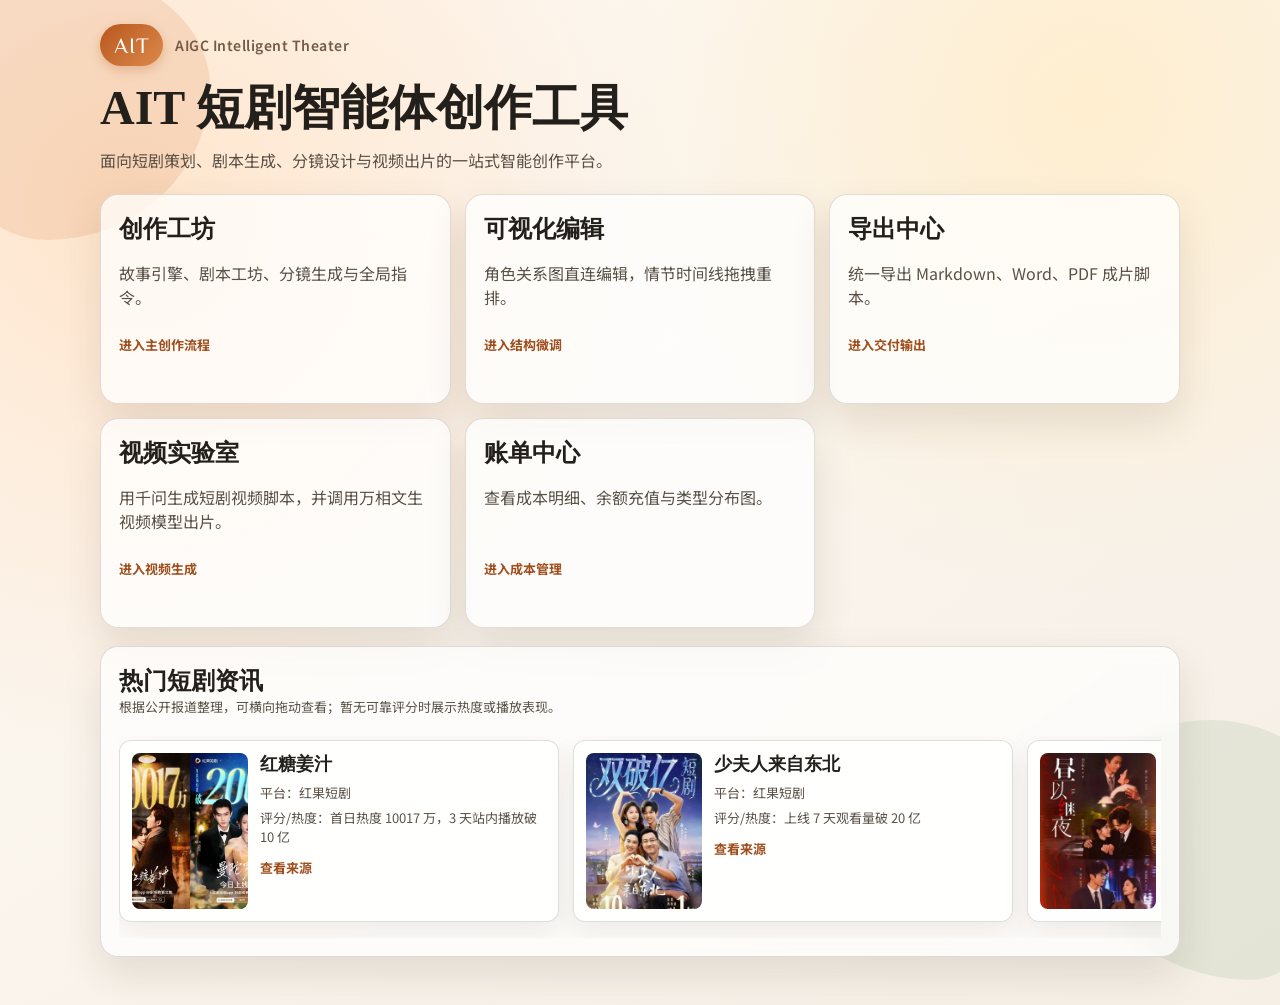
==== commit 2801192f: "feat: improve billing and homepage widgets" ====
--- a/templates/index.html
+++ b/templates/index.html
@@ -10,7 +10,7 @@
       href="https://fonts.googleapis.com/css2?family=Noto+Sans+SC:wght@400;500;700&family=ZCOOL+XiaoWei&display=swap"
       rel="stylesheet"
     />
-    <link rel="stylesheet" href="/static/style.css?v=20260327_1" />
+    <link rel="stylesheet" href="/static/style.css?v=20260412_float_drag_1" />
   </head>
   <body>
     <div class="bg-shape bg-shape-1"></div>
@@ -50,7 +50,218 @@
           <p>用千问生成短剧视频脚本，并调用万相文生视频模型出片。</p>
           <span>进入视频生成</span>
         </a>
+
+        <a class="card-link" href="/billing">
+          <h2>账单中心</h2>
+          <p>查看成本明细、余额充值与类型分布图。</p>
+          <span>进入成本管理</span>
+        </a>
+      </section>
+
+      <section class="panel trending-dramas">
+        <div class="section-head">
+          <div>
+            <h2>热门短剧资讯</h2>
+            <p class="hint">根据公开报道整理，可横向拖动查看；暂无可靠评分时展示热度或播放表现。</p>
+          </div>
+        </div>
+        <div class="trending-drama-carousel" data-drag-scroll>
+          <article class="trending-drama-card">
+            <img src="/static/drama-covers/hongtang-jiangzhi.jpeg" alt="红糖姜汁短剧海报" loading="lazy">
+            <div>
+              <h3>红糖姜汁</h3>
+              <p>平台：红果短剧</p>
+              <p>评分/热度：首日热度 10017 万，3 天站内播放破 10 亿</p>
+              <a href="https://www.sohu.com/a/998850622_120362942" target="_blank" rel="noopener">查看来源</a>
+            </div>
+          </article>
+
+          <article class="trending-drama-card">
+            <img src="/static/drama-covers/shaofuren-dongbei.jpeg" alt="少夫人来自东北短剧海报" loading="lazy">
+            <div>
+              <h3>少夫人来自东北</h3>
+              <p>平台：红果短剧</p>
+              <p>评分/热度：上线 7 天观看量破 20 亿</p>
+              <a href="https://www.sohu.com/a/997703549_121039600" target="_blank" rel="noopener">查看来源</a>
+            </div>
+          </article>
+
+          <article class="trending-drama-card">
+            <img src="/static/drama-covers/zhouyi-jiye.jpg" alt="昼以继夜短剧海报" loading="lazy">
+            <div>
+              <h3>昼以继夜</h3>
+              <p>平台：红果短剧</p>
+              <p>评分/热度：5 天红果播放破 10 亿</p>
+              <a href="https://www.36kr.com/p/3701272035767044" target="_blank" rel="noopener">查看来源</a>
+            </div>
+          </article>
+
+          <article class="trending-drama-card">
+            <img src="/static/drama-covers/tainainai-4.jpg" alt="十八岁太奶奶驾到重整家族荣耀4短剧海报" loading="lazy">
+            <div>
+              <h3>十八岁太奶奶驾到，重整家族荣耀4</h3>
+              <p>平台：红果短剧</p>
+              <p>评分/热度：首日热度值 1.7 万，3 天播放破 10 亿</p>
+              <a href="https://www.36kr.com/p/3701272035767044" target="_blank" rel="noopener">查看来源</a>
+            </div>
+          </article>
+
+          <article class="trending-drama-card">
+            <img src="/static/drama-covers/chuanshu-fanpai.jpeg" alt="糟糕和闺蜜一起穿书后把反派玩儿坏了短剧海报" loading="lazy">
+            <div>
+              <h3>糟糕，和闺蜜一起穿书后把反派玩儿坏了</h3>
+              <p>平台：红果短剧</p>
+              <p>评分/热度：春节档热度值破万</p>
+              <a href="https://www.36kr.com/p/3701272035767044" target="_blank" rel="noopener">查看来源</a>
+            </div>
+          </article>
+
+          <article class="trending-drama-card">
+            <img src="/static/drama-covers/beiwang.jpeg" alt="北往短剧海报" loading="lazy">
+            <div>
+              <h3>北往</h3>
+              <p>平台：红果短剧</p>
+              <p>评分/热度：两天红果热度值破 6625 万</p>
+              <a href="https://www.sohu.com/a/987541557_260616" target="_blank" rel="noopener">查看来源</a>
+            </div>
+          </article>
+
+          <article class="trending-drama-card">
+            <div class="trending-drama-cover">婚夜，燃尽</div>
+            <div>
+              <h3>婚夜，燃尽</h3>
+              <p>平台：红果短剧</p>
+              <p>评分/热度：2026 年 2 月观看量破 10 亿</p>
+              <a href="https://www.sohu.com/a/996567167_121983867" target="_blank" rel="noopener">查看来源</a>
+            </div>
+          </article>
+
+          <article class="trending-drama-card">
+            <div class="trending-drama-cover">云小姐，封先生说你跑不掉了</div>
+            <div>
+              <h3>云小姐，封先生说你跑不掉了</h3>
+              <p>平台：红果短剧</p>
+              <p>评分/热度：2026 年 2 月观看量破 10 亿</p>
+              <a href="https://www.sohu.com/a/996567167_121983867" target="_blank" rel="noopener">查看来源</a>
+            </div>
+          </article>
+
+          <article class="trending-drama-card">
+            <div class="trending-drama-cover">重生拒当冤大头</div>
+            <div>
+              <h3>重生拒当冤大头</h3>
+              <p>平台：红果短剧</p>
+              <p>评分/热度：2026 年 2 月观看量破 10 亿</p>
+              <a href="https://www.sohu.com/a/996567167_121983867" target="_blank" rel="noopener">查看来源</a>
+            </div>
+          </article>
+
+          <article class="trending-drama-card">
+            <div class="trending-drama-cover">不完美应答</div>
+            <div>
+              <h3>不完美应答</h3>
+              <p>平台：红果短剧</p>
+              <p>评分/热度：2026 年 2 月观看量破 10 亿</p>
+              <a href="https://www.sohu.com/a/996567167_121983867" target="_blank" rel="noopener">查看来源</a>
+            </div>
+          </article>
+
+          <article class="trending-drama-card">
+            <div class="trending-drama-cover">穿书富家妯娌2</div>
+            <div>
+              <h3>穿书富家妯娌，我和闺蜜齐上阵2</h3>
+              <p>平台：红果短剧</p>
+              <p>评分/热度：2026 年 2 月观看量破 10 亿</p>
+              <a href="https://www.sohu.com/a/996567167_121983867" target="_blank" rel="noopener">查看来源</a>
+            </div>
+          </article>
+
+          <article class="trending-drama-card">
+            <div class="trending-drama-cover">扫黑</div>
+            <div>
+              <h3>扫黑</h3>
+              <p>平台：红果短剧</p>
+              <p>评分/热度：2026 年 2 月观看量破 10 亿</p>
+              <a href="https://www.sohu.com/a/996567167_121983867" target="_blank" rel="noopener">查看来源</a>
+            </div>
+          </article>
+
+          <article class="trending-drama-card">
+            <div class="trending-drama-cover">一家三口在同班</div>
+            <div>
+              <h3>一家三口在同班</h3>
+              <p>平台：红果短剧</p>
+              <p>评分/热度：2026 年 2 月观看量破 10 亿</p>
+              <a href="https://www.sohu.com/a/996567167_121983867" target="_blank" rel="noopener">查看来源</a>
+            </div>
+          </article>
+
+          <article class="trending-drama-card">
+            <img src="/static/drama-covers/haoyige-guaiguainv.jpg" alt="好一个乖乖女短剧海报" loading="lazy">
+            <div>
+              <h3>好一个乖乖女</h3>
+              <p>平台：红果短剧</p>
+              <p>评分/热度：累计播放破 10 亿</p>
+              <a href="https://news.sina.com.cn/zx/gj/2026-03-27/doc-inhsmamz8368161.shtml" target="_blank" rel="noopener">查看来源</a>
+            </div>
+          </article>
+
+          <article class="trending-drama-card">
+            <div class="trending-drama-cover">掀桌</div>
+            <div>
+              <h3>掀桌</h3>
+              <p>平台：红果短剧</p>
+              <p>评分/热度：春节档男频赌手江湖代表作</p>
+              <a href="https://m.sohu.com/a/994170314_250147" target="_blank" rel="noopener">查看来源</a>
+            </div>
+          </article>
+
+          <article class="trending-drama-card">
+            <div class="trending-drama-cover">一品布衣3</div>
+            <div>
+              <h3>一品布衣3</h3>
+              <p>平台：红果短剧</p>
+              <p>评分/热度：前两部均破 20 亿，春节档 IP 续作上新</p>
+              <a href="https://m.sohu.com/a/994170314_250147" target="_blank" rel="noopener">查看来源</a>
+            </div>
+          </article>
+
+          <article class="trending-drama-card">
+            <img src="/static/drama-covers/xiyou-yudi.png" alt="西游错把玉帝当亲爹短剧海报" loading="lazy">
+            <div>
+              <h3>西游，错把玉帝当亲爹</h3>
+              <p>平台：红果短剧 / 抖音</p>
+              <p>评分/热度：AI 漫剧，红果首发热度破 6000 万</p>
+              <a href="https://huacheng.gz-cmc.com/pages/2026/03/25/14a95a2a232c4cbf8c6aed2f64654be5.html" target="_blank" rel="noopener">查看来源</a>
+            </div>
+          </article>
+        </div>
       </section>
     </main>
+    <script>
+      document.querySelectorAll('[data-drag-scroll]').forEach((scroller) => {
+        let startX = 0;
+        let startLeft = 0;
+        let dragging = false;
+        scroller.addEventListener('pointerdown', (event) => {
+          dragging = true;
+          startX = event.clientX;
+          startLeft = scroller.scrollLeft;
+          scroller.setPointerCapture(event.pointerId);
+          scroller.classList.add('is-dragging');
+        });
+        scroller.addEventListener('pointermove', (event) => {
+          if (!dragging) {
+            return;
+          }
+          scroller.scrollLeft = startLeft - (event.clientX - startX);
+        });
+        scroller.addEventListener('pointerup', (event) => {
+          dragging = false;
+          scroller.releasePointerCapture(event.pointerId);
+          scroller.classList.remove('is-dragging');
+        });
+      });
+    </script>
   </body>
 </html>
--- a/static/style.css
+++ b/static/style.css
@@ -24,9 +24,11 @@
   overflow-x: hidden;
 }
 
-h1, h2, h3 {
-    font-family: "SimSun", "宋体", serif;
-    margin-top: 0;
+h1,
+h2,
+h3 {
+  font-family: "SimSun", "宋体", serif;
+  margin-top: 0;
 }
 
 h3 {
@@ -44,7 +46,7 @@
 .project-drawer-toggle {
   position: fixed;
   left: 14px;
-  top: 18px;
+  top: 88px;
   width: 60px;
   height: 60px;
   border-radius: 50%;
@@ -392,6 +394,23 @@
   box-shadow: none;
 }
 
+.section-head {
+  display: flex;
+  align-items: center;
+  justify-content: space-between;
+  gap: 10px;
+  flex-wrap: wrap;
+  margin-bottom: 10px;
+}
+
+.section-head h2 {
+  margin: 0;
+}
+
+.section-preview-btn {
+  min-width: 96px;
+}
+
 .grid {
   display: grid;
   gap: 12px;
@@ -441,6 +460,100 @@
   font-size: 13px;
   font-weight: 700;
   color: #9f4e1e;
+}
+
+.trending-dramas {
+  margin-top: 18px;
+}
+
+.trending-drama-carousel {
+  display: flex;
+  gap: 14px;
+  overflow-x: auto;
+  overscroll-behavior-x: contain;
+  padding: 4px 4px 16px;
+  scroll-snap-type: x proximity;
+  cursor: grab;
+  user-select: none;
+}
+
+.trending-drama-carousel.is-dragging {
+  cursor: grabbing;
+}
+
+.trending-drama-carousel::-webkit-scrollbar {
+  height: 10px;
+}
+
+.trending-drama-carousel::-webkit-scrollbar-track {
+  border-radius: 999px;
+  background: rgba(60, 50, 40, 0.08);
+}
+
+.trending-drama-carousel::-webkit-scrollbar-thumb {
+  border-radius: 999px;
+  background: rgba(184, 87, 30, 0.36);
+}
+
+.trending-drama-card {
+  flex: 0 0 min(440px, 86vw);
+  display: grid;
+  grid-template-columns: 116px minmax(0, 1fr);
+  gap: 12px;
+  padding: 12px;
+  border: 1px solid var(--line);
+  border-radius: 12px;
+  background: rgba(255, 255, 255, 0.78);
+  box-shadow: 0 10px 28px rgba(45, 31, 20, 0.08);
+  scroll-snap-align: start;
+}
+
+.trending-drama-card img,
+.trending-drama-cover {
+  width: 116px;
+  height: 156px;
+  border-radius: 8px;
+  object-fit: cover;
+  background: rgba(60, 50, 40, 0.08);
+}
+
+.trending-drama-cover {
+  display: grid;
+  place-items: center;
+  padding: 10px;
+  color: #fff;
+  font-family: "ZCOOL XiaoWei", serif;
+  font-size: 19px;
+  line-height: 1.35;
+  text-align: center;
+  background: linear-gradient(135deg, #4f9d69, #d58b35 58%, #5778c8);
+  box-shadow: inset 0 0 0 1px rgba(255, 255, 255, 0.28);
+}
+
+.trending-drama-card h3 {
+  margin: 0 0 8px;
+  font-size: 18px;
+  line-height: 1.25;
+}
+
+.trending-drama-card p {
+  margin: 0 0 7px;
+  color: var(--muted);
+  font-size: 13px;
+  line-height: 1.45;
+}
+
+.trending-drama-card a {
+  display: inline-flex;
+  margin-top: 4px;
+  color: #9f4e1e;
+  font-size: 13px;
+  font-weight: 700;
+  text-decoration: none;
+}
+
+.trending-drama-card a:hover {
+  text-decoration: underline;
 }
 
 input,
@@ -478,6 +591,13 @@
 button:hover {
   transform: translateY(-1px);
   filter: brightness(1.04);
+}
+
+button:disabled,
+button.is-loading {
+  cursor: wait;
+  opacity: 0.72;
+  transform: none;
 }
 
 .mini-form {
@@ -582,6 +702,425 @@
   background: rgba(255, 255, 255, 0.7);
 }
 
+.cover-image-toolbar {
+  margin-top: 10px;
+  display: flex;
+  align-items: center;
+  justify-content: space-between;
+  gap: 10px;
+  flex-wrap: wrap;
+}
+
+.cover-image-toolbar .hint {
+  margin: 0;
+}
+
+.cover-image-status-running {
+  color: #9f4e1e;
+  font-weight: 700;
+}
+
+.cover-image-status-error {
+  color: #a52d2d;
+  font-weight: 700;
+}
+
+#task-meta-content {
+  margin-top: 12px;
+  gap: 8px;
+}
+
+.meta-item {
+  padding: 8px 10px;
+  border: 1px solid var(--line);
+  border-radius: 10px;
+  background: rgba(255, 255, 255, 0.72);
+}
+
+.meta-label {
+  font-weight: 700;
+}
+
+.cost-widget {
+  position: fixed;
+  right: 22px;
+  bottom: 22px;
+  z-index: 1200;
+  width: min(360px, calc(100vw - 44px));
+  pointer-events: none;
+}
+
+.billing-summary-grid {
+  display: grid;
+  grid-template-columns: repeat(2, minmax(0, 1fr));
+  gap: 16px;
+}
+
+.billing-card {
+  border: 1px solid var(--line);
+  border-radius: 18px;
+  background: rgba(255, 255, 255, 0.9);
+  padding: 18px;
+}
+
+.billing-card h3 {
+  margin-top: 0;
+  margin-bottom: 12px;
+}
+
+.billing-card-head {
+  display: flex;
+  align-items: center;
+  justify-content: space-between;
+  gap: 12px;
+  margin-bottom: 12px;
+}
+
+.billing-card-head h3 {
+  margin: 0;
+}
+
+.billing-card-row {
+  display: grid;
+  grid-template-columns: repeat(3, minmax(0, 1fr));
+  gap: 12px;
+}
+
+.billing-card-row>div {
+  padding: 12px;
+  border: 1px solid rgba(60, 50, 40, 0.1);
+  border-radius: 14px;
+  background: rgba(255, 255, 255, 0.96);
+}
+
+.billing-card-row strong {
+  display: block;
+  margin-bottom: 8px;
+  color: var(--muted);
+}
+
+.billing-wallet {
+  display: grid;
+  gap: 12px;
+  margin: 12px 0;
+  padding: 12px;
+  border: 1px solid rgba(60, 50, 40, 0.1);
+  border-radius: 12px;
+  background: rgba(255, 255, 255, 0.8);
+}
+
+.billing-wallet-balance {
+  display: flex;
+  align-items: center;
+  justify-content: space-between;
+  gap: 12px;
+}
+
+.billing-wallet-balance strong {
+  color: var(--muted);
+}
+
+.billing-wallet-balance span {
+  color: #b8571e;
+  font-size: 24px;
+  font-weight: 700;
+}
+
+.billing-wallet-actions {
+  display: grid;
+  grid-template-columns: minmax(120px, 1fr) auto auto;
+  gap: 8px;
+}
+
+.billing-wallet-actions input,
+.billing-wallet-actions button {
+  min-height: 38px;
+}
+
+.billing-payment-modal {
+  position: fixed;
+  inset: 0;
+  z-index: 1600;
+  display: none;
+  align-items: center;
+  justify-content: center;
+  padding: 20px;
+  background: rgba(33, 24, 18, 0.46);
+}
+
+.billing-payment-dialog {
+  width: min(420px, 94vw);
+  max-height: 92vh;
+  overflow: auto;
+  padding: 18px;
+  border: 1px solid var(--line);
+  border-radius: 12px;
+  background: rgba(255, 255, 255, 0.98);
+  box-shadow: 0 24px 60px rgba(33, 24, 18, 0.28);
+}
+
+.billing-payment-head {
+  display: flex;
+  align-items: flex-start;
+  justify-content: space-between;
+  gap: 12px;
+  margin-bottom: 12px;
+}
+
+.billing-payment-head h3 {
+  margin: 0 0 4px;
+}
+
+.billing-payment-image {
+  display: block;
+  width: min(320px, 100%);
+  margin: 0 auto 14px;
+  border-radius: 8px;
+}
+
+#btn-billing-payment-done {
+  width: 100%;
+}
+
+.billing-records {
+  display: grid;
+  gap: 12px;
+}
+
+.billing-chart-grid {
+  display: grid;
+  grid-template-columns: minmax(280px, 0.85fr) minmax(320px, 1.15fr);
+  gap: 16px;
+}
+
+.billing-pie-wrap {
+  display: grid;
+  grid-template-columns: minmax(150px, 210px) 1fr;
+  align-items: center;
+  gap: 18px;
+}
+
+.billing-pie {
+  position: relative;
+  display: grid;
+  place-items: center;
+  width: 100%;
+  aspect-ratio: 1;
+  border-radius: 50%;
+  background: var(--billing-pie-gradient);
+  box-shadow: inset 0 0 0 1px rgba(60, 50, 40, 0.12);
+  animation: billingPieIn 700ms ease both;
+  overflow: hidden;
+}
+
+.billing-pie::after {
+  content: "";
+  position: absolute;
+  inset: 30%;
+  border-radius: 50%;
+  background: rgba(255, 255, 255, 0.9);
+  box-shadow: 0 0 0 1px rgba(60, 50, 40, 0.08);
+}
+
+.billing-pie strong,
+.billing-pie span {
+  position: relative;
+  z-index: 1;
+}
+
+.billing-pie strong {
+  align-self: end;
+  font-size: 18px;
+  color: var(--ink);
+}
+
+.billing-pie span {
+  align-self: start;
+  color: var(--muted);
+  font-size: 12px;
+}
+
+.billing-legend,
+.billing-bar-chart {
+  display: grid;
+  gap: 10px;
+}
+
+.billing-legend-item,
+.billing-bar-meta {
+  display: flex;
+  align-items: center;
+  justify-content: space-between;
+  gap: 10px;
+}
+
+.billing-legend-dot {
+  width: 10px;
+  height: 10px;
+  border-radius: 50%;
+  flex: 0 0 auto;
+}
+
+.billing-legend-item strong {
+  flex: 1;
+}
+
+.billing-bar-row {
+  display: grid;
+  gap: 6px;
+}
+
+.billing-bar-track {
+  height: 12px;
+  border-radius: 8px;
+  background: rgba(60, 50, 40, 0.08);
+  overflow: hidden;
+}
+
+.billing-bar-track span {
+  display: block;
+  height: 100%;
+  border-radius: 8px;
+  background: linear-gradient(90deg, #4f9d69, #d58b35 62%, #5778c8);
+  transform-origin: left center;
+  animation: billingBarIn 650ms ease both;
+}
+
+@keyframes billingPieIn {
+  from {
+    opacity: 0;
+    transform: scale(0.88) rotate(-18deg);
+  }
+
+  to {
+    opacity: 1;
+    transform: scale(1) rotate(0);
+  }
+}
+
+@keyframes billingBarIn {
+  from {
+    transform: scaleX(0);
+  }
+
+  to {
+    transform: scaleX(1);
+  }
+}
+
+.cost-widget-toggle,
+.cost-widget-detail {
+  pointer-events: auto;
+}
+
+.cost-widget-toggle {
+  width: 100%;
+  display: flex;
+  align-items: center;
+  justify-content: space-between;
+  gap: 12px;
+  min-height: 54px;
+  border: 1px solid rgba(184, 87, 30, 0.22);
+  border-radius: 8px;
+  background: rgba(255, 255, 255, 0.94);
+  color: var(--ink);
+  box-shadow: 0 18px 44px rgba(45, 31, 20, 0.18);
+  backdrop-filter: blur(10px);
+  cursor: grab;
+  touch-action: none;
+}
+
+.cost-widget-toggle::before {
+  content: "";
+  width: 8px;
+  height: 32px;
+  border-radius: 8px;
+  background: #b8571e;
+  flex: 0 0 auto;
+}
+
+.cost-widget-toggle span {
+  flex: 1;
+  color: var(--muted);
+  font-size: 13px;
+  font-weight: 700;
+  text-align: left;
+}
+
+.cost-widget-toggle strong {
+  color: #b8571e;
+  font-size: 20px;
+  letter-spacing: 0;
+}
+
+.cost-widget.is-dragging .cost-widget-toggle,
+.global-command-widget.is-dragging .global-command-fab {
+  cursor: grabbing;
+}
+
+.cost-widget-detail {
+  margin-top: 8px;
+  border: 1px solid var(--line);
+  border-radius: 8px;
+  background: rgba(255, 255, 255, 0.98);
+  box-shadow: 0 18px 45px rgba(45, 31, 20, 0.18);
+  padding: 12px;
+  max-height: min(520px, calc(100vh - 100px));
+  overflow: auto;
+}
+
+.cost-widget-detail-head,
+.cost-record-head {
+  display: flex;
+  align-items: center;
+  justify-content: space-between;
+  gap: 10px;
+}
+
+.cost-widget-actions {
+  display: flex;
+  align-items: center;
+  gap: 8px;
+}
+
+.cost-widget-clear {
+  min-height: 28px;
+  padding: 4px 10px;
+  font-size: 12px;
+}
+
+.cost-widget-list {
+  display: grid;
+  gap: 10px;
+  margin-top: 10px;
+}
+
+.cost-record {
+  border: 1px solid var(--line);
+  border-radius: 12px;
+  background: rgba(255, 255, 255, 0.78);
+  padding: 10px;
+  font-size: 12px;
+  line-height: 1.55;
+}
+
+.cost-record-head {
+  margin-bottom: 6px;
+  font-size: 13px;
+}
+
+.cover-image-preview-wrap {
+  margin-top: 12px;
+  border: 1px solid var(--line);
+  border-radius: 12px;
+  background: rgba(255, 255, 255, 0.72);
+  padding: 10px 12px;
+}
+
+#cover-image-preview {
+  display: none;
+}
+
 .viz-wrap {
   margin-top: 14px;
   padding-top: 10px;
@@ -698,6 +1237,7 @@
     opacity: 0;
     transform: translateY(8px);
   }
+
   to {
     opacity: 1;
     transform: translateY(0);
@@ -717,6 +1257,121 @@
   z-index: 500;
 }
 
+.cover-image-modal {
+  position: fixed;
+  inset: 0;
+  background: rgba(18, 14, 10, 0.58);
+  display: none;
+  align-items: center;
+  justify-content: center;
+  z-index: 620;
+  padding: 18px;
+}
+
+.cover-image-modal.show {
+  display: flex;
+}
+
+.content-player-modal {
+  position: fixed;
+  inset: 0;
+  background: rgba(18, 14, 10, 0.58);
+  display: none;
+  align-items: center;
+  justify-content: center;
+  z-index: 640;
+  padding: 18px;
+}
+
+.content-player-modal.show {
+  display: flex;
+}
+
+.content-player-dialog {
+  width: min(860px, 96vw);
+  max-height: 92vh;
+  overflow: hidden;
+  background: rgba(255, 250, 244, 0.98);
+  border: 1px solid var(--line);
+  border-radius: 18px;
+  padding: 16px;
+  box-shadow: 0 24px 72px rgba(0, 0, 0, 0.28);
+  display: grid;
+  grid-template-rows: auto auto 1fr auto;
+  gap: 10px;
+}
+
+.content-player-head {
+  display: flex;
+  align-items: center;
+  justify-content: space-between;
+  gap: 12px;
+}
+
+.content-player-head h3 {
+  margin: 0;
+}
+
+.content-player-body {
+  border: 1px solid var(--line);
+  border-radius: 14px;
+  background: rgba(255, 255, 255, 0.86);
+  padding: 10px;
+  overflow: auto;
+  min-height: 260px;
+  max-height: calc(92vh - 210px);
+}
+
+#content-player-text.output {
+  margin-top: 0;
+  min-height: 0;
+  max-height: none;
+  border: none;
+  background: transparent;
+  padding: 0;
+}
+
+.cover-image-dialog {
+  width: min(760px, 94vw);
+  max-height: 92vh;
+  overflow: auto;
+  background: rgba(255, 250, 244, 0.98);
+  border: 1px solid var(--line);
+  border-radius: 18px;
+  padding: 18px;
+  box-shadow: 0 24px 72px rgba(0, 0, 0, 0.28);
+  animation: slideUp 0.3s ease;
+}
+
+.cover-image-dialog-head {
+  display: flex;
+  align-items: center;
+  justify-content: space-between;
+  gap: 12px;
+}
+
+.cover-image-dialog-head h3 {
+  margin: 0;
+}
+
+.cover-image-modal-body {
+  margin-top: 12px;
+  border: 1px solid var(--line);
+  border-radius: 16px;
+  background: #1f1a16;
+  padding: 12px;
+  display: grid;
+  place-items: center;
+}
+
+#cover-image-modal-preview {
+  display: block;
+  width: min(100%, 520px);
+  max-height: 72vh;
+  object-fit: contain;
+  border-radius: 12px;
+}
+
 .edit-project-modal.show {
   display: flex;
 }
@@ -798,6 +1453,7 @@
     opacity: 0;
     transform: translateY(20px);
   }
+
   to {
     opacity: 1;
     transform: translateY(0);
@@ -824,6 +1480,31 @@
     grid-template-columns: 1fr;
   }
 
+  .billing-summary-grid,
+  .billing-chart-grid,
+  .billing-pie-wrap {
+    grid-template-columns: 1fr;
+  }
+
+  .billing-card-row {
+    grid-template-columns: repeat(2, minmax(0, 1fr));
+  }
+
+  .billing-pie {
+    width: min(210px, 100%);
+    justify-self: center;
+  }
+
+  .billing-wallet-actions {
+    grid-template-columns: 1fr;
+  }
+
+  .cost-widget {
+    right: 12px;
+    bottom: 12px;
+    width: min(340px, calc(100vw - 24px));
+  }
+
   .top-nav {
     align-items: flex-start;
     flex-direction: column;
@@ -839,3 +1520,147 @@
     margin-top: 16px;
   }
 }
+
+.global-command-widget {
+  position: fixed;
+  right: 20px;
+  bottom: 20px;
+  z-index: 1200;
+}
+
+.global-command-fab {
+  width: 58px;
+  height: 58px;
+  border-radius: 999px;
+  border: 0;
+  font-size: 14px;
+  font-weight: 700;
+  color: #fff;
+  background: linear-gradient(135deg, #be5b23, #dd8f48);
+  box-shadow: 0 10px 28px rgba(96, 48, 16, 0.35);
+  cursor: grab;
+  touch-action: none;
+}
+
+.global-command-panel {
+  width: min(360px, calc(100vw - 24px));
+  margin-bottom: 12px;
+  padding: 12px;
+  border-radius: 14px;
+  border: 1px solid rgba(58, 29, 14, 0.18);
+  background: rgba(255, 249, 241, 0.98);
+  box-shadow: 0 20px 45px rgba(53, 30, 16, 0.25);
+}
+
+.global-command-widget.collapsed .global-command-panel {
+  display: none;
+}
+
+.global-command-widget.expanded .global-command-fab {
+  display: none;
+}
+
+.global-command-header {
+  display: flex;
+  align-items: center;
+  justify-content: space-between;
+  margin-bottom: 10px;
+}
+
+.global-command-close {
+  border: 0;
+  border-radius: 8px;
+  padding: 6px 10px;
+  background: #8f735e;
+  color: #fff;
+  cursor: pointer;
+}
+
+.global-command-input {
+  width: 100%;
+  margin-bottom: 10px;
+}
+
+.global-command-actions {
+  display: grid;
+  grid-template-columns: 1fr 1fr;
+  gap: 8px;
+}
+
+.global-command-actions button {
+  border: 0;
+  border-radius: 10px;
+  padding: 9px 12px;
+  color: #fff;
+  background: linear-gradient(135deg, #b8571e, var(--accent));
+  cursor: pointer;
+}
+
+.global-command-actions .secondary {
+  background: linear-gradient(135deg, #8f735e, #a48670);
+}
+
+.global-command-status {
+  margin-top: 8px;
+  font-size: 13px;
+  color: #6f4f38;
+}
+
+.global-command-status.error {
+  color: #b74924;
+}
+
+.global-command-output {
+  margin-top: 8px;
+  max-height: 220px;
+  overflow: auto;
+}
+
+@media (max-width: 860px) {
+  .global-command-widget {
+    right: 12px;
+    bottom: 12px;
+  }
+}
+
+@media (max-width: 520px) {
+  .trending-drama-card {
+    grid-template-columns: 92px minmax(0, 1fr);
+    flex-basis: 88vw;
+  }
+
+  .trending-drama-card img,
+  .trending-drama-cover {
+    width: 92px;
+    height: 124px;
+  }
+
+  .trending-drama-cover {
+    font-size: 16px;
+  }
+}
+
+.meta-item {
+  display: flex;
+  justify-content: space-between;
+  align-items: center;
+  padding: 6px 0;
+  border-bottom: 1px solid rgba(60, 50, 40, 0.08);
+}
+
+.meta-item:last-child {
+  border-bottom: none;
+}
+
+.meta-label {
+  font-weight: 600;
+  color: var(--muted);
+  font-size: 13px;
+}
+
+.meta-value {
+  font-family: 'Courier New', monospace;
+  font-size: 13px;
+  color: var(--ink);
+  text-align: right;
+}
